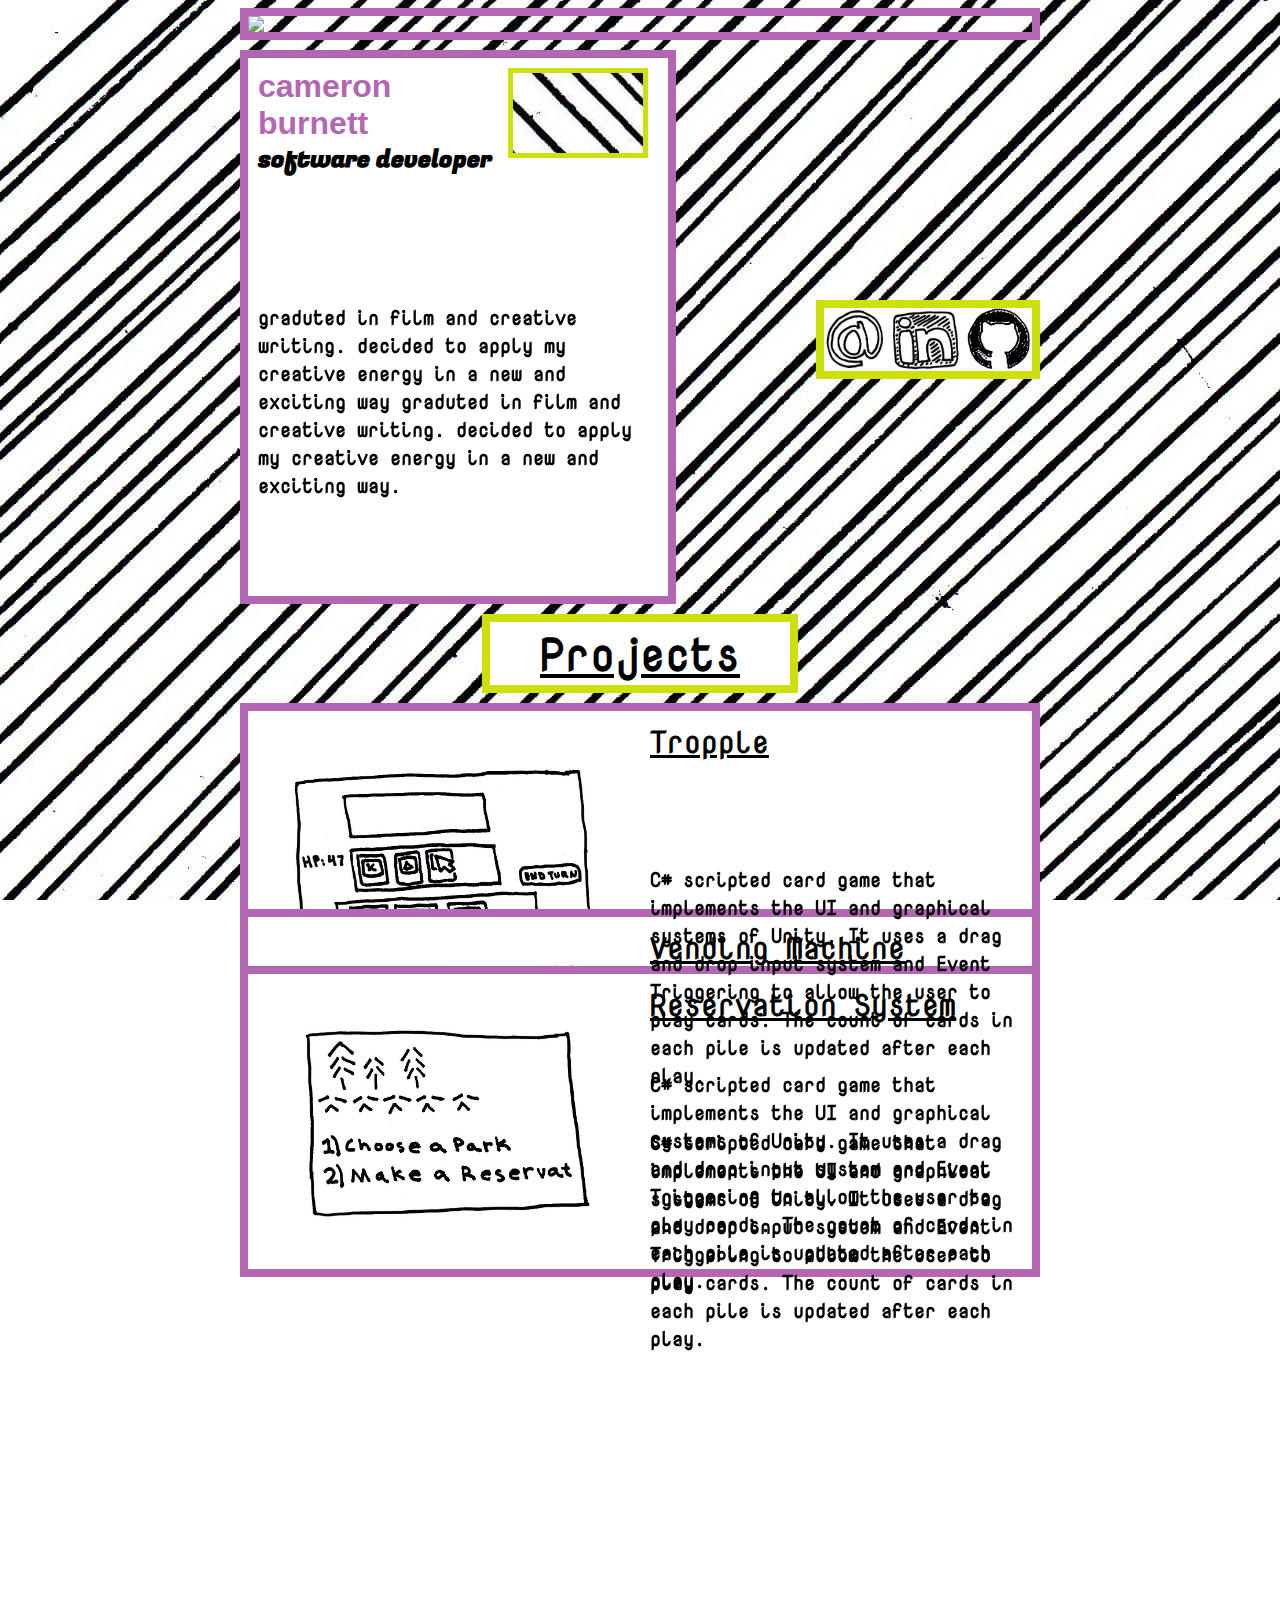
==== index.html @ b72f79f1 "Tropple page looking nice, colors look better, heavier p font weight" ====
<!DOCTYPE html>
<html lang="en">

<head>
    <meta charset="UTF-8">
    <meta name="viewport" content="width=device-width, initial-scale=1.0">
    <meta http-equiv="X-UA-Compatible" content="ie=edge">
    <link href="https://fonts.googleapis.com/css?family=Nova+Mono|Fugaz+One|PT+Sans|Limelight|Roboto|Ubuntu+Condensed" rel="stylesheet">
    <link rel="stylesheet" href="style.css">
    <title>Document</title>
</head>

<body>
    <div class="wrapper">

        <div id="head">
            <img id="steve" src="http://www.2oceansvibe.com/wp-content/uploads/2012/08/01.jpg">
        </div>
        <div class="text">
            <div class="top">
                <div id="info">
                    <a href="mailto:cambfilm@gmail.com"><img class="link" src="images\mail.jpg"/></a>
                    <a href="https://www.linkedin.com/in/cameronburnett89/"><img class="link" src="images\linkedin.jpg"/></a>
                    <a href="https://github.com/cambfilm"><img class="link" src="images\git-two.jpg"/></a>
                </div>
                <div class="intro">
                    <h1 id="name">cameron burnett</h1>
                    <div id="shape">
                    </div>
                    <h2 id="dev">software developer</h2>
                    <p id="bio">graduted in film and creative writing. decided to apply my creative energy in a new and exciting way
                        graduted in film and creative writing. decided to apply my creative energy in a new and exciting
                        way.</p>
                </div>
            </div>
            <div id="projects-head"><h2>Projects</h2></div>
            <div class="projects">
                
                <div class="project-frame">
                <div class="project tropple">
                    <a href="\tropple.html"><h2 class="project-title">Tropple</h2></a>
                    <img class="project-img" src="images\tropple-two.jpg" />
                    <p class="project-text">C# scripted card game that implements the UI and graphical systems of Unity. It uses a drag and drop
                        input system and Event Triggering to allow the user to play cards. The count of cards in each pile
                        is updated after each play.</p>
                </div>
                </div>

                <div class="project-frame">
                <div class="project vm">
                    <h2 class="project-title">Vending Machine</h2>
                    <img class="project-img" src="images\vm.jpg" />
                    <p class="project-text">C# scripted card game that implements the UI and graphical systems of Unity. It uses a drag and drop
                        input system and Event Triggering to allow the user to play cards. The count of cards in each pile
                        is updated after each play.</p>
                </div>
                </div>

                <div class="project-frame">
                <div class="project np">
                    <h2 class="project-title">Reservation System</h2>
                    <img class="project-img" src="images\parks.jpg"/>
                    <p class="project-text">C# scripted card game that implements the UI and graphical systems of Unity. It uses a drag and drop
                        input system and Event Triggering to allow the user to play cards. The count of cards in each pile
                        is updated after each play.</p>
                </div>
                </div>
            </div>


        </div>
    </div>
</body>

</html>
---- style.css ----
.wrapper {
    display: flex;
    justify-content: center;
    flex-direction: column;
    min-width: 300px;
} 

html {
    background-image: url("images/lines.jpg");
    background-attachment: fixed;
}

#steve {
    align-self: center;
    width: 784px;
    border: 8px solid #b366b3;
    z-index: -2;

}

#head {
    display: flex;
    align-self: center;
    max-width: 800px;
}

#info {
    position: sticky;
    top: 300px;
    float: right;
    height: 63px;
    width: auto;
    border: 8px solid #CBE00D;
    background: #FFF;
    
}

a {
    height: inherit;
    color: black;
}

a:hover {
    color:  coral;
}

.link {
    align-self: center;
    height: inherit;
}



div.text {
    position: relative;
    align-self: center;
    max-width: 800px;
    min-width: 800px;
}

div.intro {
    display: grid;
    grid-template-columns: 50% 50%;
    grid-template-rows: 1fr 1fr 5fr;
    align-self: left;
    margin: 10px 0;
    padding: 10px;
    width: 400px;
    background: white;
    border: 8px solid rgb(179, 102, 179);
    
}

h1#name {
    grid-area: 1 / 1 / 1 / 2;
    color: rgb(179, 102, 179);
    margin: 0;
    font-family: 'Ubuntu Condensed', sans-serif;
    align-self: center;
}

h2#dev {
    grid-area: 2 / 1 / 2 / 3;
    margin: 0;
    align-self: top;
    font-family: 'Fugaz One', cursive;
}
#shape {
    grid-area: 1 / 2 / 3 / 3;
    position: relative;
    left: 50px;
    width: 130px;
    height: 80px;
    background-image: url("images/lines-small.jpg");
    background-attachment: fixed;
    background-position: center;
    border: 5px solid #CBE00D;
}

p#bio {
    grid-area: 3 / 1 / 3 / 3;
}

#projects-head {
    margin: auto;
    width: 300px;
    font-family: 'Nova Mono', monospace;
    text-decoration: underline;
    font-size: 30px;
    background: #FFF;
    border: 8px solid #CBE00D;
}

#projects-head h2 {
    text-align: center;
    margin: 0;
}

div.projects {
    display: grid;
    grid-template-rows: 20% 5% 20% 5% 20% 5% 20% 5%;
    grid-gap: 8px;
    margin-top: 10px;
}

div.project {
    display: grid;
    grid-template-columns: 50% 50%;
    grid-template-rows: 80% 20%;
    align-content: center;
    justify-content: center;
    clear: both;
    min-width: 700px;
    background: #FFF;
    border: 8px solid rgb(179, 102, 179);

}

h2.project-title{
    grid-area: 1 / 2 / 1 / 3;
    margin: 0;
    padding: 10px 0 0 10px ;
    font-family: 'Nova Mono', monospace;
    text-decoration: underline;
    font-size: 30px;
}

.project-img {
    grid-area: 1 / 1 / 3 / 2;
    margin: auto;
    height: inherit;
    width: 300px;

}

p.project-text {
    grid-area: 2 / 2 / 2 / 2;
    align-self: center;
    justify-self: center;
    margin: 0;
    padding: 10px;

}
#icon {
    padding-left: 3px;
    padding-top: 3px;
    font-family: 'Limelight', cursive;
    color: rgb(122, 93, 122);
    align-self: flex-start;
}



p {
    font-family: 'Nova Mono', monospace;
    position: relative;
    font-size: 20px;
    font-weight: 600;
    max-width: 400px;
    align-self: center;
}



/* TROPPLE */

img#tropple-big {
        align-self: center;
        width: 600px;
        border: 8px solid rgb(179, 102, 179);

    
}

div.detail-top {
    display: grid;
    grid-template-columns: 1fr 1fr 1fr;
    grid-template-rows: 1fr 1fr;
    perspective: 2px;
}

main.detail #projects-head {
    margin: auto;
}

div.window {
    margin: 10px;
    width: 300px;
    height: 200px;
}

div#notes-1.window {
    width: 600px;
    height: 600px;
    left: 0;
    right: 0;
    top: 270px;
    position: absolute;
    margin: auto;
    background-image: url("images/notes-tropple-1.jpg");
    background-attachment: fixed;
    background-position: center bottom;
    background-repeat: repeat-y;
    border: 8px solid coral;
    z-index: -2;
}

div.detail-middle {
    display: block;
    
}

div.project-detail {
    display: grid;
    grid-template-columns: 1fr 1fr;
    grid-template-rows: 1fr 1fr 1fr;
    grid-gap: 10px;
    margin: 10px;
}

div.project-detail p{
    padding: 10px;
    font-size: 15px;
    background: #FFF;
    border: 8px solid rgb(179, 102, 179);;
}

div#notes-2.window {
    width: 330px;
    margin: auto;
    background-image: url("images/tropple-perspective.jpg");
    background-size: 100%;
    border: 8px solid #CBE00D;
    z-index: 1;
}

div#notes-3.window {
    width: 330px;
    height: 250px;
    margin: auto;
    background-image: url("images/tropple-end-turn.jpg");
    background-size: 100%;
    border: 8px solid #CBE00D;
    z-index: 1;
}

div#notes-4.window {
    width: 330px;
    height: 250px;
    margin: auto;
    background-image: url("images/tropple-code-2.jpg");
    background-size: 100%;
    border: 8px solid #CBE00D;
    z-index: 1;
}

#p1 {
    grid-area: 1 / 1 / 2 / 2;
}

#p2 {
    grid-area: 2 / 2 / 3 / 3;
}

#p3 {
    grid-area: 3 / 1 / 3 / 2;
}
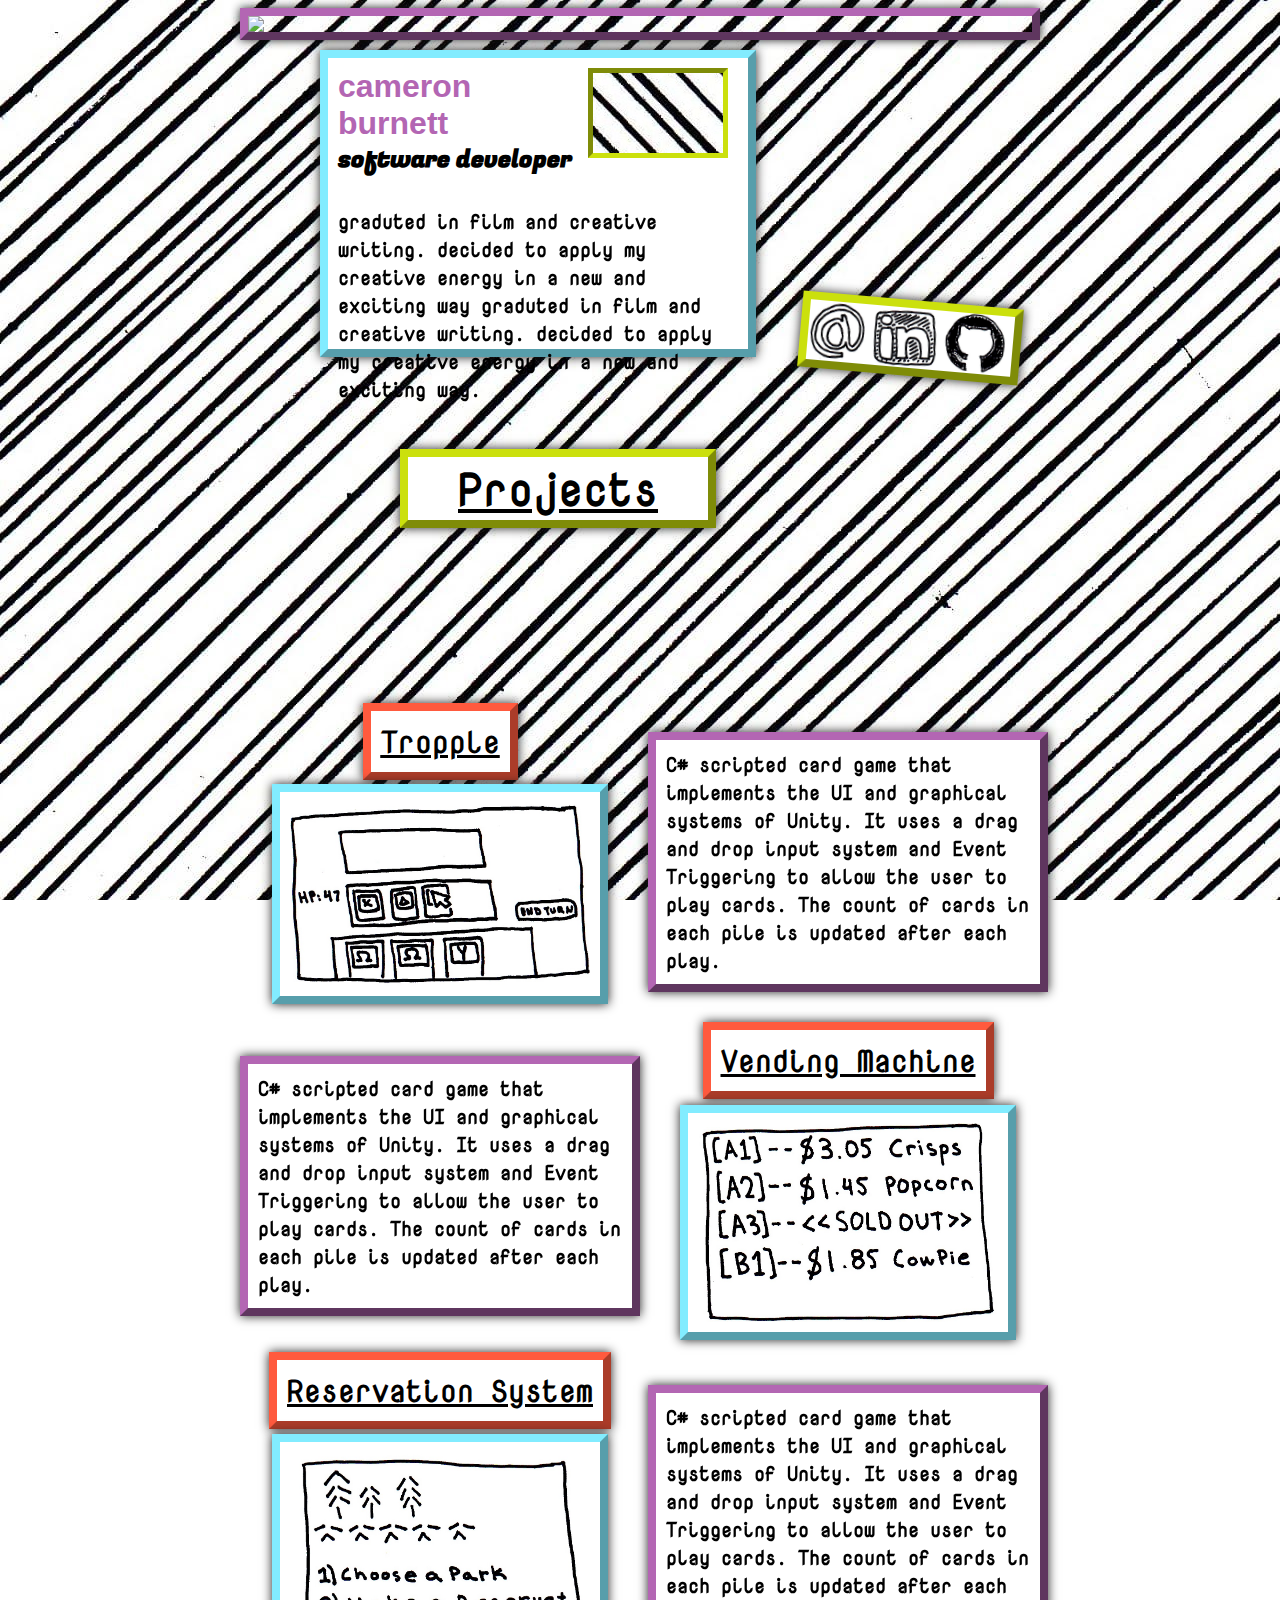
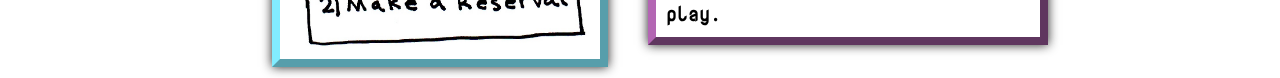
==== commit 1b689e94: "box shadow, inset/outset borders, angled info" ====
--- a/index.html
+++ b/index.html
@@ -19,9 +19,9 @@
         <div class="text">
             <div class="top">
                 <div id="info">
-                    <a href="mailto:cambfilm@gmail.com"><img class="link" src="images\mail.jpg"/></a>
-                    <a href="https://www.linkedin.com/in/cameronburnett89/"><img class="link" src="images\linkedin.jpg"/></a>
-                    <a href="https://github.com/cambfilm"><img class="link" src="images\git-two.jpg"/></a>
+                    <a id="mail" href="mailto:cambfilm@gmail.com"><img class="link" src="images\mail.jpg"/></a>
+                    <a id="linked" href="https://www.linkedin.com/in/cameronburnett89/"><img class="link" src="images\linkedin.jpg"/></a>
+                    <a id="git" href="https://github.com/cambfilm"><img class="link" src="images\git-two.jpg"/></a>
                 </div>
                 <div class="intro">
                     <h1 id="name">cameron burnett</h1>
@@ -32,14 +32,16 @@
                         graduted in film and creative writing. decided to apply my creative energy in a new and exciting
                         way.</p>
                 </div>
+                <div id="projects-head"><h2>Projects</h2></div>
+                <div id="info-bottom"></div>
             </div>
-            <div id="projects-head"><h2>Projects</h2></div>
+            
             <div class="projects">
                 
                 <div class="project-frame">
                 <div class="project tropple">
-                    <a href="\tropple.html"><h2 class="project-title">Tropple</h2></a>
-                    <img class="project-img" src="images\tropple-two.jpg" />
+                    <a class="detail-link" href="\tropple.html"><h2 class="project-title">Tropple</h2></a>
+                    <a class="img-link" href="\tropple.html"><img class="project-img" src="images\tropple-two.jpg" /></a>
                     <p class="project-text">C# scripted card game that implements the UI and graphical systems of Unity. It uses a drag and drop
                         input system and Event Triggering to allow the user to play cards. The count of cards in each pile
                         is updated after each play.</p>
--- a/style.css
+++ b/style.css
@@ -13,8 +13,9 @@
 #steve {
     align-self: center;
     width: 784px;
-    border: 8px solid #b366b3;
+    border: 8px outset #b366b3;
     z-index: -2;
+    box-shadow: 0 0 10px rgba(22, 21, 21, 0.952); 
 
 }
 
@@ -25,14 +26,21 @@
 }
 
 #info {
+    grid-area: 1 / 8 / 11 / 11;
     position: sticky;
+    margin-top: 10px;
     top: 300px;
     float: right;
-    height: 63px;
-    width: auto;
-    border: 8px solid #CBE00D;
-    background: #FFF;
-    
+    height: 60px;
+    width: 205px;
+    border: 8px outset #CBE00D;
+    background: #FFF;
+    box-shadow: 0 0 10px rgba(22, 21, 21, 0.952); 
+    transform: rotateZ(5deg);
+}
+
+#info:hover {
+    border-style: inset;
 }
 
 a {
@@ -41,7 +49,7 @@
 }
 
 a:hover {
-    color:  coral;
+    color:  #FF5A3E;
 }
 
 .link {
@@ -58,7 +66,14 @@
     min-width: 800px;
 }
 
+div.top {
+    display: grid;
+    grid-template-columns: repeat(10, 10%);
+    grid-template-rows: repeat(8, 12.5%);
+}
+
 div.intro {
+    grid-area: 1 / 2 / 5 / 4;
     display: grid;
     grid-template-columns: 50% 50%;
     grid-template-rows: 1fr 1fr 5fr;
@@ -67,7 +82,8 @@
     padding: 10px;
     width: 400px;
     background: white;
-    border: 8px solid rgb(179, 102, 179);
+    border: 8px outset #82ECFF;
+    box-shadow: 0 0 10px rgba(22, 21, 21, 0.952); 
     
 }
 
@@ -94,7 +110,7 @@
     background-image: url("images/lines-small.jpg");
     background-attachment: fixed;
     background-position: center;
-    border: 5px solid #CBE00D;
+    border: 5px inset #CBE00D;
 }
 
 p#bio {
@@ -102,13 +118,15 @@
 }
 
 #projects-head {
+    grid-area: 5 / 3 / 8 / 4;
     margin: auto;
     width: 300px;
     font-family: 'Nova Mono', monospace;
     text-decoration: underline;
     font-size: 30px;
     background: #FFF;
-    border: 8px solid #CBE00D;
+    border: 8px outset #CBE00D;
+    box-shadow: 0 0 10px rgba(22, 21, 21, 0.952); 
 }
 
 #projects-head h2 {
@@ -116,50 +134,75 @@
     margin: 0;
 }
 
-div.projects {
-    display: grid;
-    grid-template-rows: 20% 5% 20% 5% 20% 5% 20% 5%;
+div.project {
+    display: grid;
+    grid-template-columns: 50% 50%;
+    grid-template-rows: 20% 80%;
     grid-gap: 8px;
     margin-top: 10px;
 }
 
-div.project {
-    display: grid;
-    grid-template-columns: 50% 50%;
-    grid-template-rows: 80% 20%;
-    align-content: center;
-    justify-content: center;
-    clear: both;
-    min-width: 700px;
-    background: #FFF;
-    border: 8px solid rgb(179, 102, 179);
-
-}
-
-h2.project-title{
-    grid-area: 1 / 2 / 1 / 3;
-    margin: 0;
-    padding: 10px 0 0 10px ;
+.project-title{
+    grid-area: 1 / 1 / 2 / 2;
+    padding: 10px;
+    margin: auto;
     font-family: 'Nova Mono', monospace;
     text-decoration: underline;
     font-size: 30px;
+    background: #FFF;
+    border: 8px outset #FF5A3E;
+    box-shadow: 0 0 10px rgba(22, 21, 21, 0.952); 
+}
+
+.vm .project-title {
+    grid-area: 1 / 2 / 2 / 3;
+}
+
+.project-title:hover {
+    border-style: inset;
+}
+
+.detail-link {
+    grid-area: 1/ 1 / 2 / 2;
+    margin: auto;
 }
 
 .project-img {
-    grid-area: 1 / 1 / 3 / 2;
-    margin: auto;
-    height: inherit;
+    grid-area: 2 / 1 / 3 / 2;
+    margin: auto;
+    padding: 10px;
     width: 300px;
-
+    background: #FFF;
+    border: 8px outset #82ECFF;
+    box-shadow: 0 0 10px rgba(22, 21, 21, 0.952); 
+}
+
+.project-img:hover {
+    border-style: inset;
+}
+
+.img-link {
+    grid-area: 2 / 1 / 3 / 2;
+    margin: auto;
+}
+
+.vm .project-img {
+    grid-area: 2 / 2 / 3 / 2;
 }
 
 p.project-text {
-    grid-area: 2 / 2 / 2 / 2;
+    grid-area: 1 / 2 / 3 / 2;
     align-self: center;
     justify-self: center;
     margin: 0;
     padding: 10px;
-
+    background: #FFF;
+    border: 8px outset rgb(179, 102, 179);
+    box-shadow: 0 0 10px rgba(22, 21, 21, 0.952); 
+}
+
+.vm p.project-text {
+    grid-area: 1 / 1 / 3 / 2;
 }
 #icon {
     padding-left: 3px;
@@ -185,11 +228,10 @@
 /* TROPPLE */
 
 img#tropple-big {
-        align-self: center;
-        width: 600px;
-        border: 8px solid rgb(179, 102, 179);
-
-    
+    align-self: center;
+    width: 600px;
+    border: 8px inset rgb(179, 102, 179);
+    box-shadow: 0 0 10px rgba(22, 21, 21, 0.952); 
 }
 
 div.detail-top {
@@ -199,50 +241,53 @@
     perspective: 2px;
 }
 
+
 main.detail #projects-head {
-    margin: auto;
+    grid-area: 2 / 2 / 3 / 3;
+    border-color: #FF5A3E;
+    border-style: outset;
+    box-shadow: 0 0 10px rgba(22, 21, 21, 0.952);
+
 }
 
 div.window {
-    margin: 10px;
     width: 300px;
     height: 200px;
+    border-style: outset;
 }
 
 div#notes-1.window {
-    width: 600px;
-    height: 600px;
-    left: 0;
-    right: 0;
-    top: 270px;
+    width: 900px;
+    height: 1100px;
+    top: 20%;
+    left: 50%; 
+    margin-left: -460px;
     position: absolute;
-    margin: auto;
-    background-image: url("images/notes-tropple-1.jpg");
+    background-image: url("images/tropple-notes-big.jpg");
     background-attachment: fixed;
-    background-position: center bottom;
-    background-repeat: repeat-y;
-    border: 8px solid coral;
+    background-position: center;
+    background-repeat: no-repeat;
+    border: 10px  #82ECFF;
     z-index: -2;
-}
-
-div.detail-middle {
-    display: block;
-    
-}
+    border-style: ridge;
+    box-shadow: inset 0 0 10px rgba(22, 21, 21, 0.952);
+}
+
 
 div.project-detail {
     display: grid;
     grid-template-columns: 1fr 1fr;
     grid-template-rows: 1fr 1fr 1fr;
     grid-gap: 10px;
-    margin: 10px;
+    margin: 10px;   
 }
 
 div.project-detail p{
     padding: 10px;
     font-size: 15px;
     background: #FFF;
-    border: 8px solid rgb(179, 102, 179);;
+    border: 8px outset rgb(179, 102, 179);
+    box-shadow: 0 0 10px rgba(22, 21, 21, 0.952);
 }
 
 div#notes-2.window {
@@ -250,8 +295,9 @@
     margin: auto;
     background-image: url("images/tropple-perspective.jpg");
     background-size: 100%;
-    border: 8px solid #CBE00D;
+    border: 8px outset #CBE00D;
     z-index: 1;
+    box-shadow: 0 0 10px rgba(22, 21, 21, 0.952);
 }
 
 div#notes-3.window {
@@ -260,8 +306,9 @@
     margin: auto;
     background-image: url("images/tropple-end-turn.jpg");
     background-size: 100%;
-    border: 8px solid #CBE00D;
+    border: 8px outset #CBE00D;
     z-index: 1;
+    box-shadow: 0 0 10px rgba(22, 21, 21, 0.952);
 }
 
 div#notes-4.window {
@@ -270,8 +317,9 @@
     margin: auto;
     background-image: url("images/tropple-code-2.jpg");
     background-size: 100%;
-    border: 8px solid #CBE00D;
+    border: 8px outset #CBE00D;
     z-index: 1;
+    box-shadow: 0 0 10px rgba(22, 21, 21, 0.952);
 }
 
 #p1 {
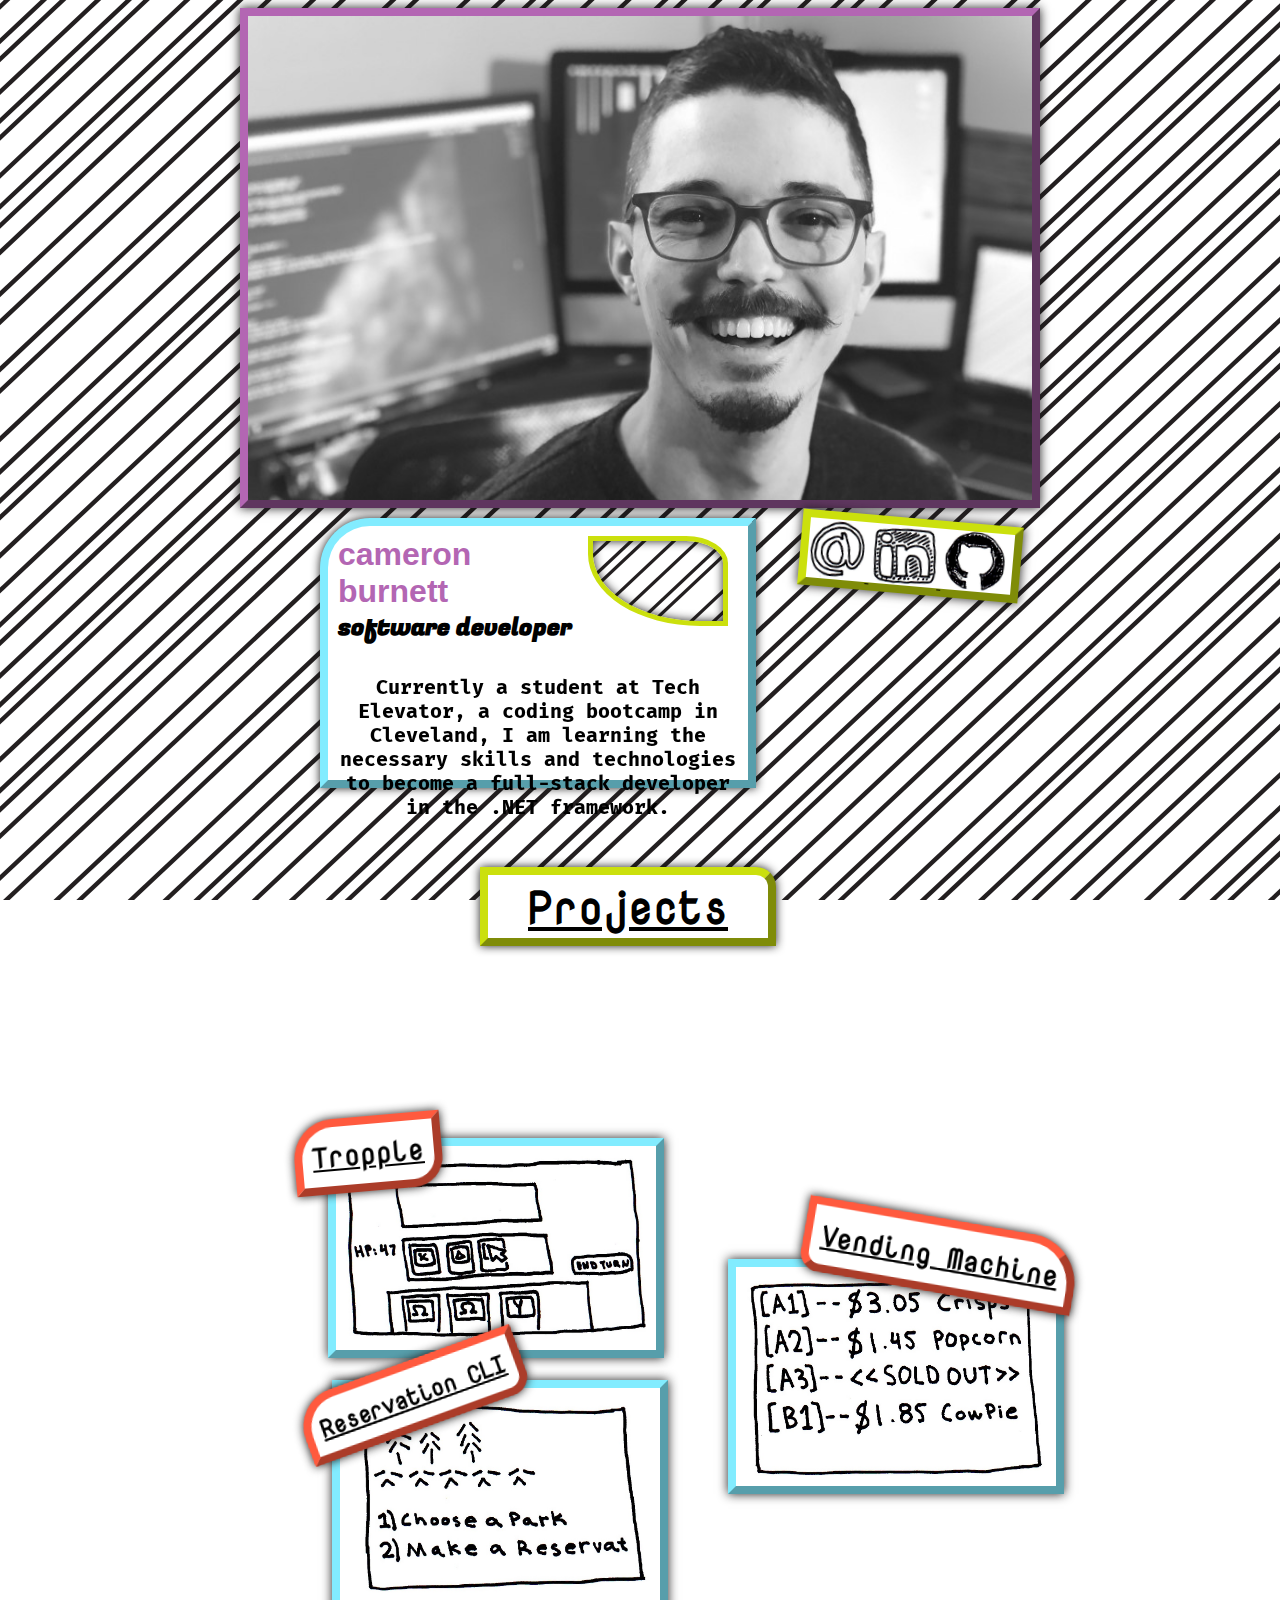
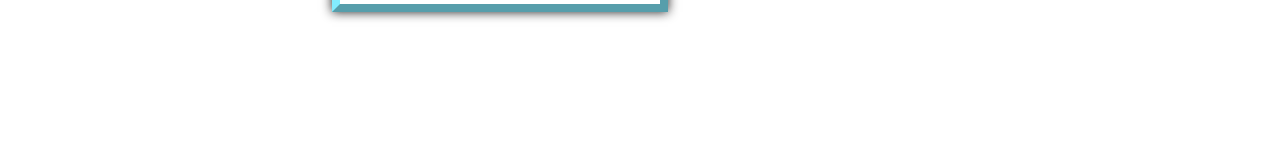
==== commit 948b0624: "Background image now svg, added headshot, border radius crazy, detail pages for vending machine and " ====
--- a/index.html
+++ b/index.html
@@ -5,7 +5,7 @@
     <meta charset="UTF-8">
     <meta name="viewport" content="width=device-width, initial-scale=1.0">
     <meta http-equiv="X-UA-Compatible" content="ie=edge">
-    <link href="https://fonts.googleapis.com/css?family=Nova+Mono|Fugaz+One|PT+Sans|Limelight|Roboto|Ubuntu+Condensed" rel="stylesheet">
+    <link href="https://fonts.googleapis.com/css?family=Nova+Mono|Fugaz+One|Fira+Mono|PT+Sans|Limelight|Ubuntu+Condensed" rel="stylesheet">
     <link rel="stylesheet" href="style.css">
     <title>Document</title>
 </head>
@@ -14,59 +14,62 @@
     <div class="wrapper">
 
         <div id="head">
-            <img id="steve" src="http://www.2oceansvibe.com/wp-content/uploads/2012/08/01.jpg">
+            <img id="steve" src="images\headshot-cropped.jpg">
         </div>
         <div class="text">
             <div class="top">
                 <div id="info">
-                    <a id="mail" href="mailto:cambfilm@gmail.com"><img class="link" src="images\mail.jpg"/></a>
-                    <a id="linked" href="https://www.linkedin.com/in/cameronburnett89/"><img class="link" src="images\linkedin.jpg"/></a>
-                    <a id="git" href="https://github.com/cambfilm"><img class="link" src="images\git-two.jpg"/></a>
+                    <a id="mail" href="mailto:cambfilm@gmail.com">
+                        <img class="link" src="images\mail.jpg" />
+                    </a>
+                    <a id="linked" href="https://www.linkedin.com/in/cameronburnett89/">
+                        <img class="link" src="images\linkedin.jpg" />
+                    </a>
+                    <a id="git" href="https://github.com/cambfilm">
+                        <img class="link" src="images\git-two.jpg" />
+                    </a>
                 </div>
+
                 <div class="intro">
                     <h1 id="name">cameron burnett</h1>
                     <div id="shape">
                     </div>
                     <h2 id="dev">software developer</h2>
-                    <p id="bio">graduted in film and creative writing. decided to apply my creative energy in a new and exciting way
-                        graduted in film and creative writing. decided to apply my creative energy in a new and exciting
-                        way.</p>
+                    <p id="bio">Currently a student at Tech Elevator, a coding bootcamp in Cleveland, I am learning the necessary skills
+                        and technologies to become a full-stack developer in the .NET framework.
+                    </p>
                 </div>
-                <div id="projects-head"><h2>Projects</h2></div>
+                <div id="projects-head">
+                    <h2>Projects</h2>
+                </div>
                 <div id="info-bottom"></div>
             </div>
-            
+
             <div class="projects">
-                
-                <div class="project-frame">
-                <div class="project tropple">
-                    <a class="detail-link" href="\tropple.html"><h2 class="project-title">Tropple</h2></a>
-                    <a class="img-link" href="\tropple.html"><img class="project-img" src="images\tropple-two.jpg" /></a>
-                    <p class="project-text">C# scripted card game that implements the UI and graphical systems of Unity. It uses a drag and drop
-                        input system and Event Triggering to allow the user to play cards. The count of cards in each pile
-                        is updated after each play.</p>
+                <div class="tropple title-wrapper">
+                    <a class="tropple detail-link" href="\tropple.html">
+                        <h2 class="tropple project-title">Tropple</h2>
+                    </a>
                 </div>
+                <a class="tropple img-link" href="\tropple.html">
+                    <img class="tropple project-img" src="images\tropple-two.jpg" />
+                </a>
+
+                <div class="vm title-wrapper">
+                    <a class="vm detail-link" href="\vm.html">
+                        <h2 class="vm project-title">Vending Machine</h2>
+                    </a>
                 </div>
 
-                <div class="project-frame">
-                <div class="project vm">
-                    <h2 class="project-title">Vending Machine</h2>
-                    <img class="project-img" src="images\vm.jpg" />
-                    <p class="project-text">C# scripted card game that implements the UI and graphical systems of Unity. It uses a drag and drop
-                        input system and Event Triggering to allow the user to play cards. The count of cards in each pile
-                        is updated after each play.</p>
+                <img class="vm project-img" src="images\vm.jpg" />
+
+                <div class="np title-wrapper">
+                    <a class="np detail-link" href="\np.html">
+                        <h2 class="np project-title">Reservation CLI</h2>
+                    </a>
                 </div>
-                </div>
+                <img class="np project-img" src="images\parks.jpg" />
 
-                <div class="project-frame">
-                <div class="project np">
-                    <h2 class="project-title">Reservation System</h2>
-                    <img class="project-img" src="images\parks.jpg"/>
-                    <p class="project-text">C# scripted card game that implements the UI and graphical systems of Unity. It uses a drag and drop
-                        input system and Event Triggering to allow the user to play cards. The count of cards in each pile
-                        is updated after each play.</p>
-                </div>
-                </div>
             </div>
 
 
--- a/style.css
+++ b/style.css
@@ -6,8 +6,10 @@
 } 
 
 html {
-    background-image: url("images/lines.jpg");
+    background-image: url("images/lines-vector-3.svg");
     background-attachment: fixed;
+    background-repeat: no-repeat;
+    background-size: cover;
 }
 
 #steve {
@@ -24,6 +26,7 @@
     align-self: center;
     max-width: 800px;
 }
+
 
 #info {
     grid-area: 1 / 8 / 11 / 11;
@@ -48,9 +51,7 @@
     color: black;
 }
 
-a:hover {
-    color:  #FF5A3E;
-}
+
 
 .link {
     align-self: center;
@@ -76,13 +77,14 @@
     grid-area: 1 / 2 / 5 / 4;
     display: grid;
     grid-template-columns: 50% 50%;
-    grid-template-rows: 1fr 1fr 5fr;
+    grid-template-rows: 1fr 1fr 4fr;
     align-self: left;
     margin: 10px 0;
     padding: 10px;
     width: 400px;
     background: white;
     border: 8px outset #82ECFF;
+    border-top-left-radius: 50px;
     box-shadow: 0 0 10px rgba(22, 21, 21, 0.952); 
     
 }
@@ -90,7 +92,7 @@
 h1#name {
     grid-area: 1 / 1 / 1 / 2;
     color: rgb(179, 102, 179);
-    margin: 0;
+    margin: auto;
     font-family: 'Ubuntu Condensed', sans-serif;
     align-self: center;
 }
@@ -107,26 +109,30 @@
     left: 50px;
     width: 130px;
     height: 80px;
-    background-image: url("images/lines-small.jpg");
+    background-image: url("images/lines-vector-3.svg");
     background-attachment: fixed;
-    background-position: center;
-    border: 5px inset #CBE00D;
+    border: 5px solid #CBE00D;
+    border-top-right-radius: 30%;
+    border-bottom-left-radius: 80%;
+    box-shadow: inset 0 0 10px rgba(22, 21, 21, 0.952); 
 }
 
 p#bio {
     grid-area: 3 / 1 / 3 / 3;
+    text-align: center;
 }
 
 #projects-head {
-    grid-area: 5 / 3 / 8 / 4;
-    margin: auto;
-    width: 300px;
+    grid-area: 5 / 4 / 8 / 4;
+    margin: auto;
+    width: 280px;
     font-family: 'Nova Mono', monospace;
     text-decoration: underline;
     font-size: 30px;
     background: #FFF;
     border: 8px outset #CBE00D;
     box-shadow: 0 0 10px rgba(22, 21, 21, 0.952); 
+    border-top-right-radius: 20px;
 }
 
 #projects-head h2 {
@@ -134,16 +140,15 @@
     margin: 0;
 }
 
-div.project {
+div.projects {
     display: grid;
-    grid-template-columns: 50% 50%;
-    grid-template-rows: 20% 80%;
+    grid-template-columns: repeat(10, 10%);
+    grid-template-rows: repeat(20, 5%);
     grid-gap: 8px;
     margin-top: 10px;
 }
 
-.project-title{
-    grid-area: 1 / 1 / 2 / 2;
+.project-title {
     padding: 10px;
     margin: auto;
     font-family: 'Nova Mono', monospace;
@@ -152,23 +157,28 @@
     background: #FFF;
     border: 8px outset #FF5A3E;
     box-shadow: 0 0 10px rgba(22, 21, 21, 0.952); 
-}
-
-.vm .project-title {
-    grid-area: 1 / 2 / 2 / 3;
-}
+    z-index: 2;
+}
+
+.tropple.detail-link {
+    grid-area: 1 / 1 / 3 / 4;
+    margin: auto;
+    z-index: 2;
+}
+
+a .project-title:hover {
+    color:  #FF5A3E;
+    border-style: inset;
+}
+
 
 .project-title:hover {
     border-style: inset;
 }
 
-.detail-link {
-    grid-area: 1/ 1 / 2 / 2;
-    margin: auto;
-}
+
 
 .project-img {
-    grid-area: 2 / 1 / 3 / 2;
     margin: auto;
     padding: 10px;
     width: 300px;
@@ -181,14 +191,77 @@
     border-style: inset;
 }
 
-.img-link {
-    grid-area: 2 / 1 / 3 / 2;
-    margin: auto;
-}
-
-.vm .project-img {
-    grid-area: 2 / 2 / 3 / 2;
-}
+.img-link.tropple {
+    grid-area: 2 / 2 / 7 / 6;
+    
+}
+
+tropple.detail-link {
+    transform: rotateZ(-5deg);
+}
+
+.tropple.title-wrapper {
+    grid-area: 1 / 1 / 4 / 4;
+    margin: auto;
+    transform: rotateZ(-5deg);
+    border-bottom-right-radius: 10%;
+}
+
+.tropple.project-title {
+    font-size: 28px;
+    transform: rotateZ(-5px);
+    border-bottom-right-radius: 30px;
+    border-top-left-radius: 40px;
+}
+
+.tropple.project-img {
+    grid-area: 2 / 2 / 7 / 6;
+}
+
+
+.vm.title-wrapper {
+    grid-area: 4 / 7 / 6 / 11;
+    margin: auto;
+    transform: rotateZ(5deg);
+    border-bottom-right-radius: 10%;
+}
+
+
+.vm.project-title {
+    grid-area: 4 / 7 / 6 / 11;
+    font-size: 28px;
+    transform: rotateZ(5deg);
+    border-style: outset;
+    border-bottom-left-radius: 20px;
+    border-top-right-radius: 50px;
+}
+
+.vm.project-img {
+    grid-area: 5 / 6 / 9 / 11;
+}
+
+.np.title-wrapper {
+    grid-area: 7 / 1 / 10 / 5;
+    font-size: 24px;
+    margin: auto;
+    transform: rotateZ(-10deg);
+    border-bottom-right-radius: 20px;
+    border-top-left-radius: 40px;
+}
+
+.np.project-title {
+    grid-area: 7 / 1 / 10 / 5;
+    font-size: 24px;
+    transform: rotateZ(-10deg);
+    border-bottom-right-radius: 20px;
+    border-top-left-radius: 40px;
+}
+
+.np.project-img {
+    grid-area: 8 / 2 / 12 / 6;
+}
+
+
 
 p.project-text {
     grid-area: 1 / 2 / 3 / 2;
@@ -201,9 +274,6 @@
     box-shadow: 0 0 10px rgba(22, 21, 21, 0.952); 
 }
 
-.vm p.project-text {
-    grid-area: 1 / 1 / 3 / 2;
-}
 #icon {
     padding-left: 3px;
     padding-top: 3px;
@@ -215,10 +285,10 @@
 
 
 p {
-    font-family: 'Nova Mono', monospace;
+    font-family: 'Fira Mono', monospace;
     position: relative;
     font-size: 20px;
-    font-weight: 600;
+    font-weight: 700;
     max-width: 400px;
     align-self: center;
 }
@@ -227,27 +297,53 @@
 
 /* TROPPLE */
 
-img#tropple-big {
+img.big {
     align-self: center;
     width: 600px;
     border: 8px inset rgb(179, 102, 179);
     box-shadow: 0 0 10px rgba(22, 21, 21, 0.952); 
+    z-index: 2;
 }
 
 div.detail-top {
     display: grid;
-    grid-template-columns: 1fr 1fr 1fr;
+    grid-template-columns: repeat(5, 1fr);
     grid-template-rows: 1fr 1fr;
-    perspective: 2px;
-}
-
+}
+
+div#home {
+    grid-row-start: 1;
+    grid-column-start: 1;
+    position: sticky;
+    top: 200px;
+    width: 100px;
+    height: 45px;
+    right: 150px;
+    font-family: 'Nova Mono', monospace;
+    font-size: 30px;
+    font-weight: 700;
+    text-decoration: none;
+    text-align: center;
+    background-color: white;
+    border: 8px outset #CBE00D;
+    transform: rotateZ(-5deg);
+}
+
+#home:hover {
+    border-style: inset;
+    text-decoration: underline;
+}
+
+#home a {
+    text-decoration: none;
+}
 
 main.detail #projects-head {
-    grid-area: 2 / 2 / 3 / 3;
+    grid-area: 2 / 2 / 3 / 5;
     border-color: #FF5A3E;
     border-style: outset;
     box-shadow: 0 0 10px rgba(22, 21, 21, 0.952);
-
+    z-index: -2;
 }
 
 div.window {
@@ -257,20 +353,21 @@
 }
 
 div#notes-1.window {
-    width: 900px;
+    width: 820px;
     height: 1100px;
     top: 20%;
     left: 50%; 
-    margin-left: -460px;
+    margin-left: -410px;
     position: absolute;
     background-image: url("images/tropple-notes-big.jpg");
     background-attachment: fixed;
     background-position: center;
     background-repeat: no-repeat;
-    border: 10px  #82ECFF;
     z-index: -2;
-    border-style: ridge;
+    border-style: none;
     box-shadow: inset 0 0 10px rgba(22, 21, 21, 0.952);
+    border-top-left-radius: 10px;
+    border-radius: 20px;
 }
 
 
@@ -333,3 +430,72 @@
 #p3 {
     grid-area: 3 / 1 / 3 / 2;
 }
+
+/* Vending Machine */
+
+img.vm.big {
+    height: 400px;
+    width: auto;
+}
+
+main.vm #projects-head {
+    font-size: 28px;
+    width: 400px;
+}
+
+.vm.window#notes-2 {
+    background-image: url("images/vm-screen.png");
+}
+
+.vm.window#notes-3 {
+    max-height: 200px;
+    background-image: url("images/vm-sold-out.png");
+}
+
+.vm.window#notes-4 {
+    background-image: url("images/vm-end-transaction.png");
+}
+
+.vm.window#notes-1 {
+    background-image: url("images/oop-notes-big.jpg");
+    width: 760px;
+    height: 1100px;
+    top: 20%;
+    left: 50%; 
+    margin-left: -380px;
+}
+
+/* National Parks */
+
+img.np.big {
+    height: 350px;
+    width: auto;
+}
+
+main.np #projects-head {
+    font-size: 28px;
+    width: 400px;
+}
+
+.np.window#notes-2 {
+    background-image: url("images/np-search.png");
+}
+
+.np.window#notes-3 {
+    max-height: 170px;
+    background-image: url("images/np-query.png");
+}
+
+.np.window#notes-4 {
+    background-image: url("images/np-betty-books.png");
+    height: 150px;
+}
+
+.np.window#notes-1 {
+    background-image: url("images/notes-normalization.jpg");
+    width: 750px;
+    height: 950px;
+    top: 20%;
+    left: 50%; 
+    margin-left: -375px;
+}
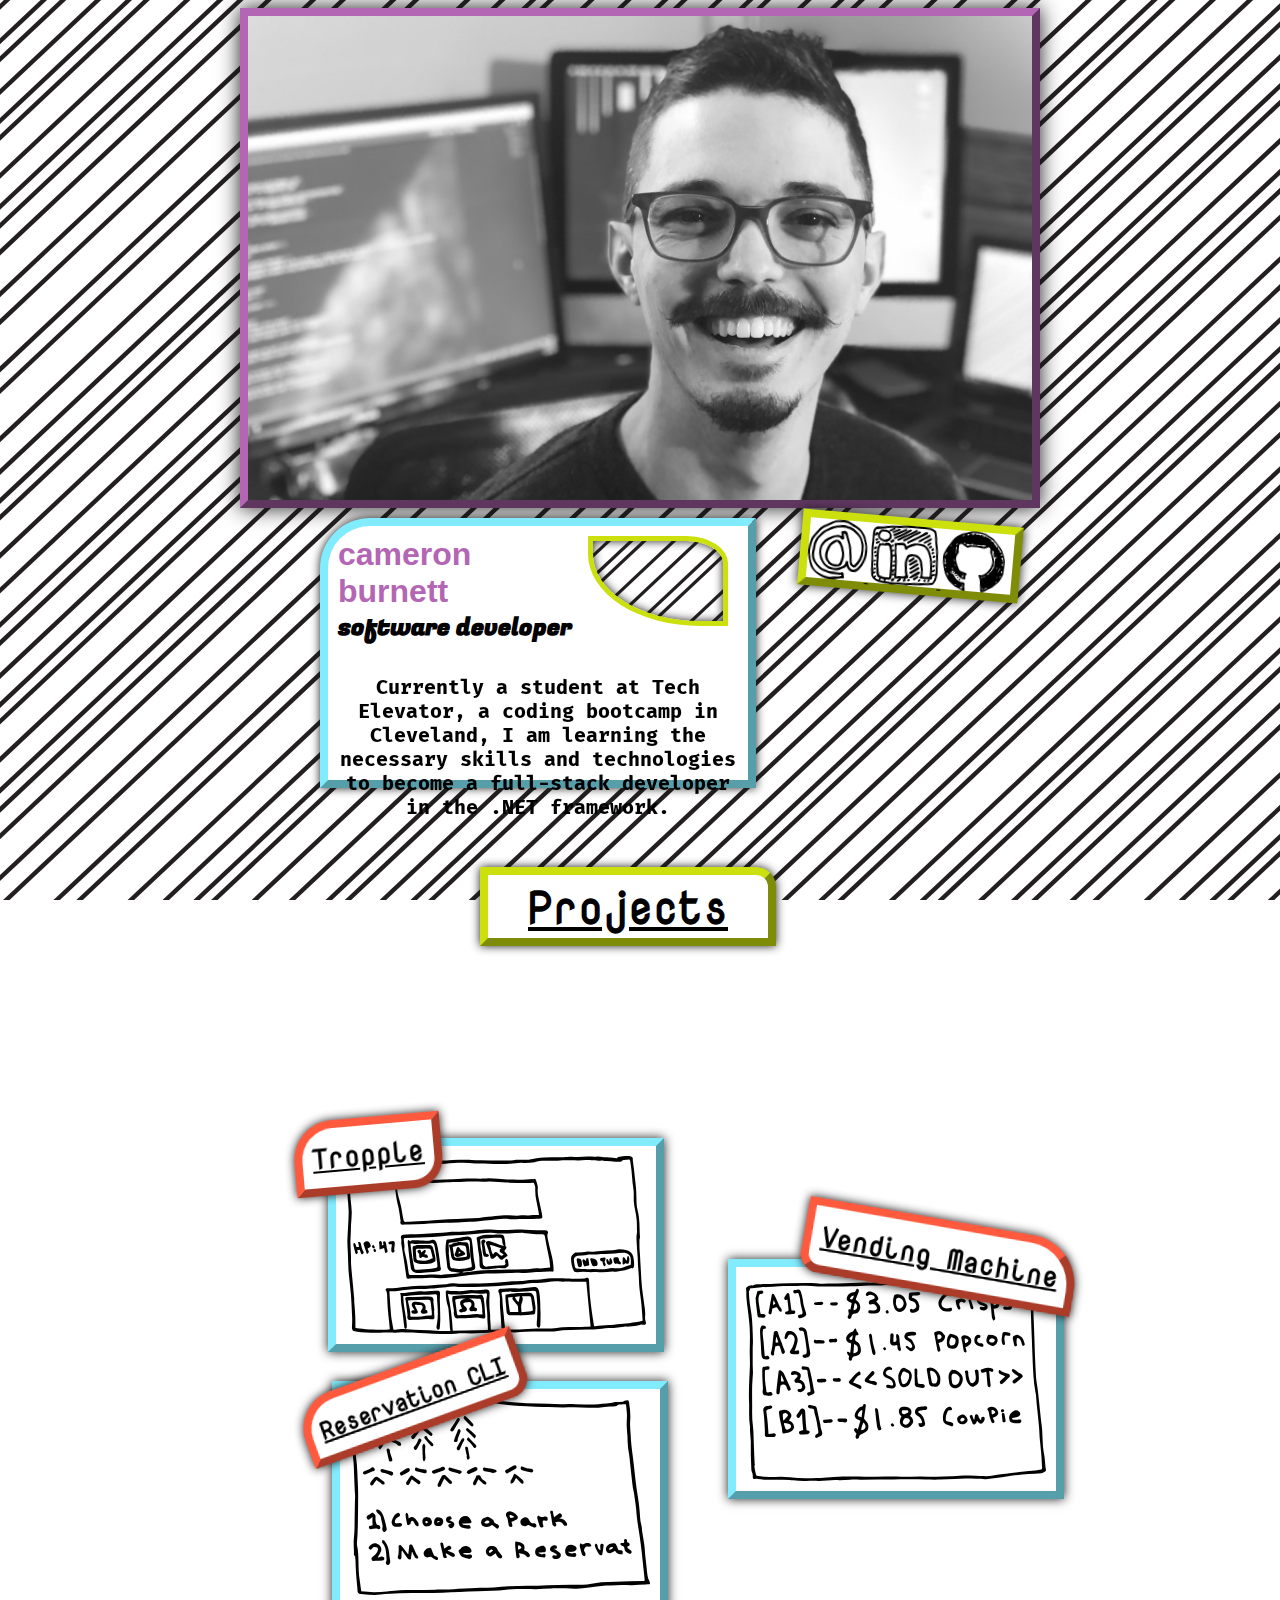
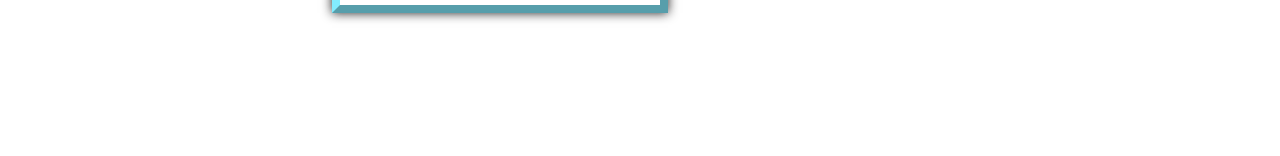
==== commit 199aeae9: "svg images added" ====
--- a/index.html
+++ b/index.html
@@ -20,13 +20,13 @@
             <div class="top">
                 <div id="info">
                     <a id="mail" href="mailto:cambfilm@gmail.com">
-                        <img class="link" src="images\mail.jpg" />
+                        <img class="link" src="images\email.svg" />
                     </a>
                     <a id="linked" href="https://www.linkedin.com/in/cameronburnett89/">
-                        <img class="link" src="images\linkedin.jpg" />
+                        <img class="link" src="images\linkedin.svg" />
                     </a>
                     <a id="git" href="https://github.com/cambfilm">
-                        <img class="link" src="images\git-two.jpg" />
+                        <img class="link" src="images\github.svg" />
                     </a>
                 </div>
 
@@ -52,7 +52,7 @@
                     </a>
                 </div>
                 <a class="tropple img-link" href="\tropple.html">
-                    <img class="tropple project-img" src="images\tropple-two.jpg" />
+                    <img class="tropple project-img" src="images\tropple.svg" />
                 </a>
 
                 <div class="vm title-wrapper">
@@ -61,14 +61,14 @@
                     </a>
                 </div>
 
-                <img class="vm project-img" src="images\vm.jpg" />
+                <img class="vm project-img" src="images\vm.svg" />
 
                 <div class="np title-wrapper">
                     <a class="np detail-link" href="\np.html">
                         <h2 class="np project-title">Reservation CLI</h2>
                     </a>
                 </div>
-                <img class="np project-img" src="images\parks.jpg" />
+                <img class="np project-img" src="images\reservation.svg" />
 
             </div>
 
--- a/style.css
+++ b/style.css
@@ -17,8 +17,7 @@
     width: 784px;
     border: 8px outset #b366b3;
     z-index: -2;
-    box-shadow: 0 0 10px rgba(22, 21, 21, 0.952); 
-
+    box-shadow: 0 0 20px rgba(22, 21, 21, 0.952); 
 }
 
 #head {
@@ -390,7 +389,7 @@
 div#notes-2.window {
     width: 330px;
     margin: auto;
-    background-image: url("images/tropple-perspective.jpg");
+    background-image: url("images/tropple-perspective-2.png");
     background-size: 100%;
     border: 8px outset #CBE00D;
     z-index: 1;
@@ -399,9 +398,9 @@
 
 div#notes-3.window {
     width: 330px;
-    height: 250px;
-    margin: auto;
-    background-image: url("images/tropple-end-turn.jpg");
+    height: 220px;
+    margin: auto;
+    background-image: url("images/tropple-dealt-damage.png");
     background-size: 100%;
     border: 8px outset #CBE00D;
     z-index: 1;
@@ -410,9 +409,9 @@
 
 div#notes-4.window {
     width: 330px;
-    height: 250px;
-    margin: auto;
-    background-image: url("images/tropple-code-2.jpg");
+    height: 180px;
+    margin: auto;
+    background-image: url("images/tropple-code-2.png");
     background-size: 100%;
     border: 8px outset #CBE00D;
     z-index: 1;
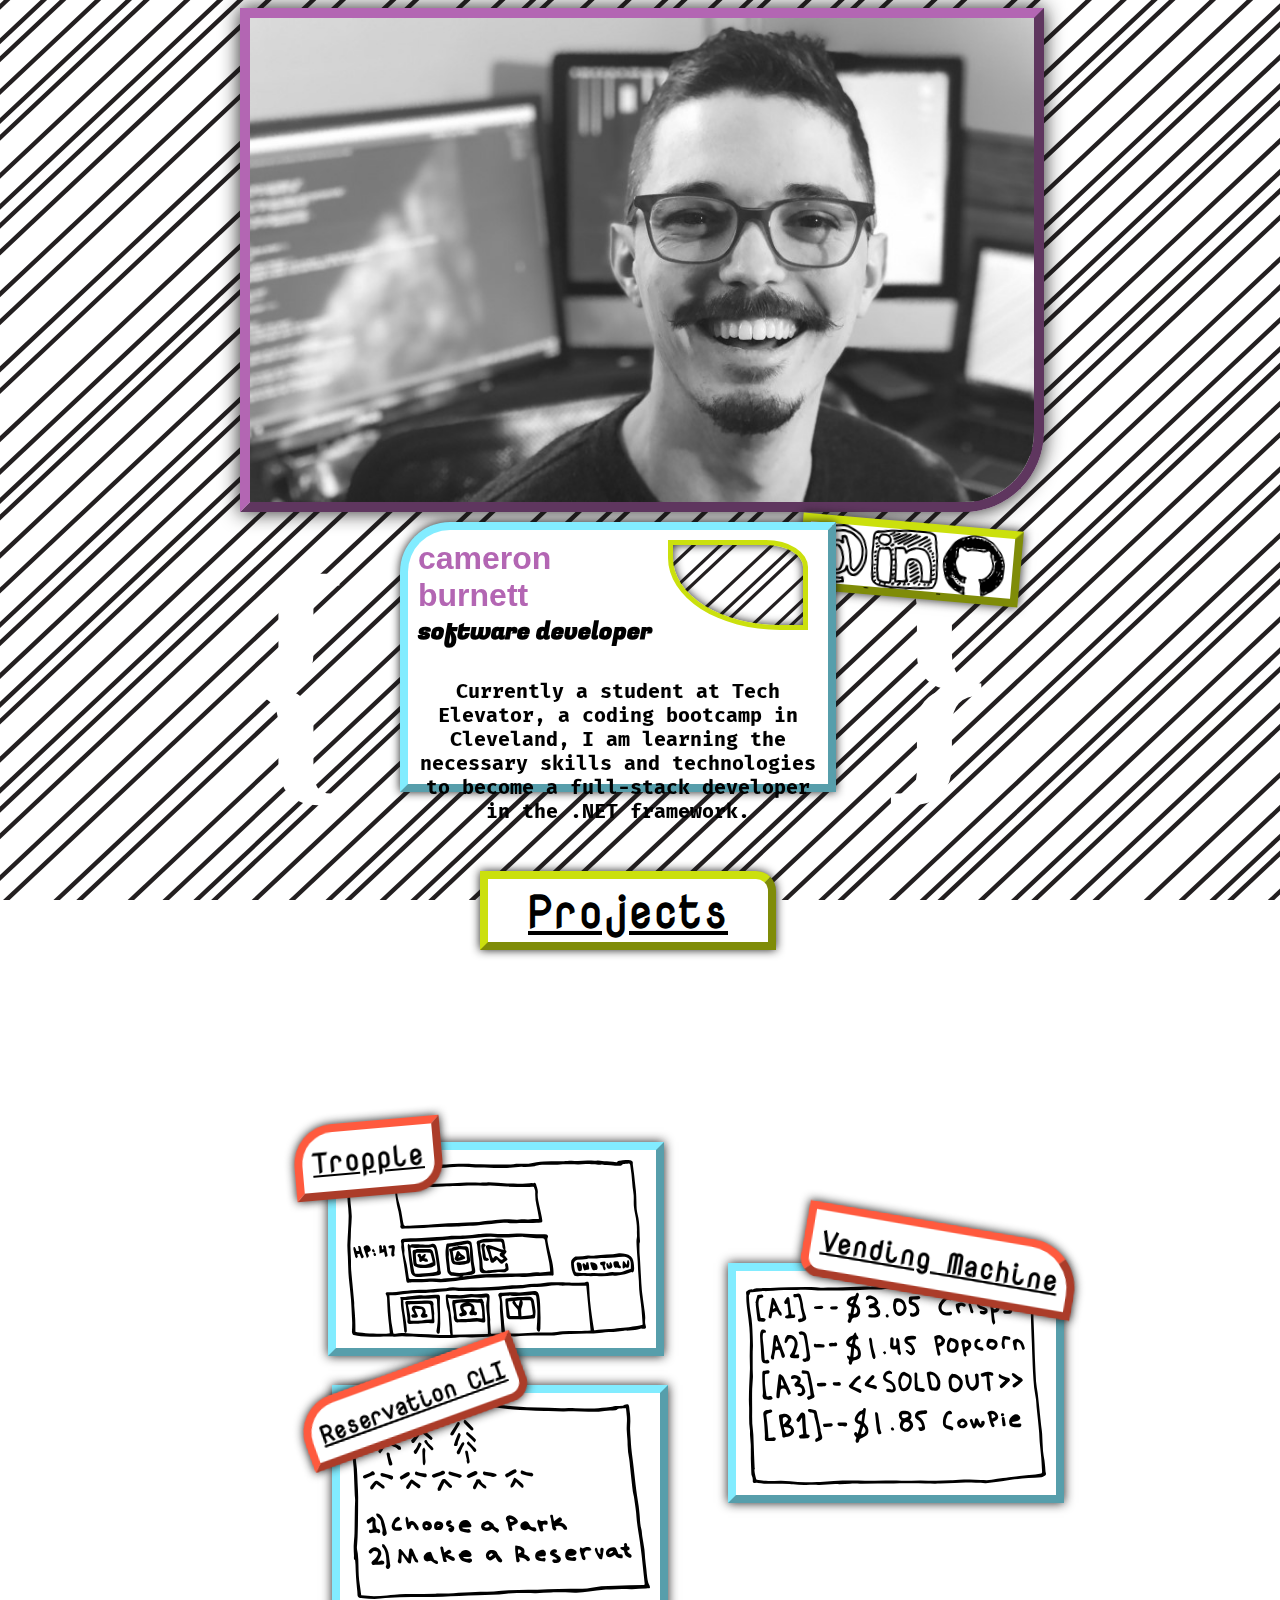
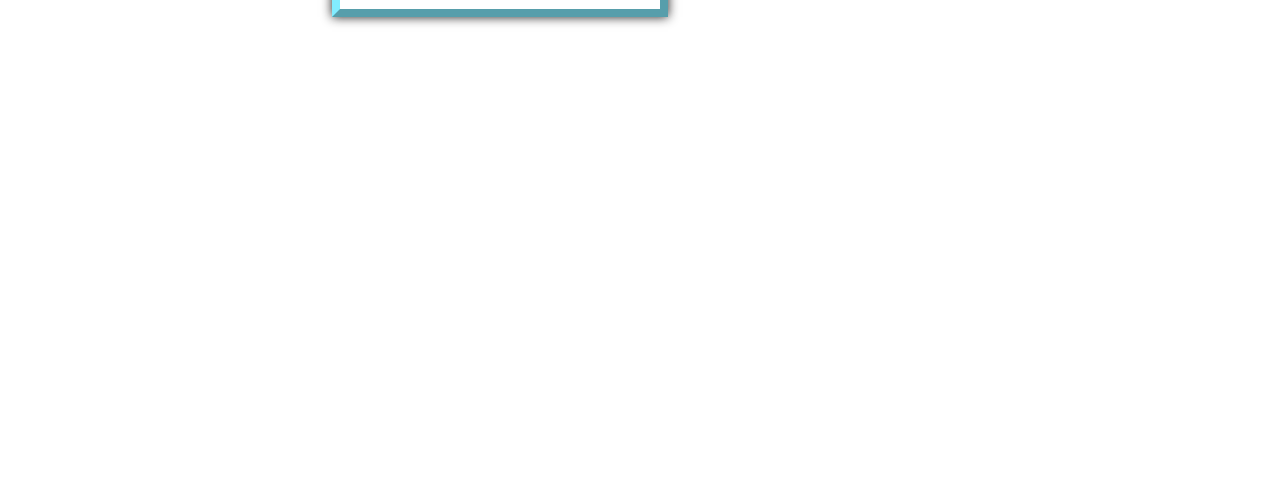
==== commit 2898e4f3: "changed home page" ====
--- a/index.html
+++ b/index.html
@@ -7,7 +7,7 @@
     <meta http-equiv="X-UA-Compatible" content="ie=edge">
     <link href="https://fonts.googleapis.com/css?family=Nova+Mono|Fugaz+One|Fira+Mono|PT+Sans|Limelight|Ubuntu+Condensed" rel="stylesheet">
     <link rel="stylesheet" href="style.css">
-    <title>Document</title>
+    <title>Cameron Burnett</title>
 </head>
 
 <body>
@@ -18,6 +18,8 @@
         </div>
         <div class="text">
             <div class="top">
+                <span class="chars open-brace">{</span>
+                <span class="chars close-brace">}</span>
                 <div id="info">
                     <a id="mail" href="mailto:cambfilm@gmail.com">
                         <img class="link" src="images\email.svg" />
@@ -72,8 +74,9 @@
 
             </div>
 
-
+            <span class="chars semi-colon">;</span>
         </div>
+        
     </div>
 </body>
 
--- a/style.css
+++ b/style.css
@@ -15,9 +15,10 @@
 #steve {
     align-self: center;
     width: 784px;
-    border: 8px outset #b366b3;
+    border: 10px outset #b366b3;
     z-index: -2;
     box-shadow: 0 0 20px rgba(22, 21, 21, 0.952); 
+    border-bottom-right-radius: 80px;
 }
 
 #head {
@@ -26,6 +27,24 @@
     max-width: 800px;
 }
 
+.chars {
+    color: white;
+    font-size: 280px;
+    font-weight: bolder;
+    z-index: -2;
+}
+
+.chars.open-brace {
+    grid-area: 1 / 1 / 11 / 2;
+}
+
+.chars.close-brace {
+    grid-area: 1 / 9 / 11 / 11;
+}
+
+.chars.semi-colon {
+    float: right;
+}
 
 #info {
     grid-area: 1 / 8 / 11 / 11;
@@ -39,6 +58,7 @@
     background: #FFF;
     box-shadow: 0 0 10px rgba(22, 21, 21, 0.952); 
     transform: rotateZ(5deg);
+    z-index: 0;
 }
 
 #info:hover {
@@ -73,7 +93,7 @@
 }
 
 div.intro {
-    grid-area: 1 / 2 / 5 / 4;
+    grid-area: 1 / 3 / 5 / 8;
     display: grid;
     grid-template-columns: 50% 50%;
     grid-template-rows: 1fr 1fr 4fr;
@@ -85,6 +105,7 @@
     border: 8px outset #82ECFF;
     border-top-left-radius: 50px;
     box-shadow: 0 0 10px rgba(22, 21, 21, 0.952); 
+    z-index: 1;
     
 }
 
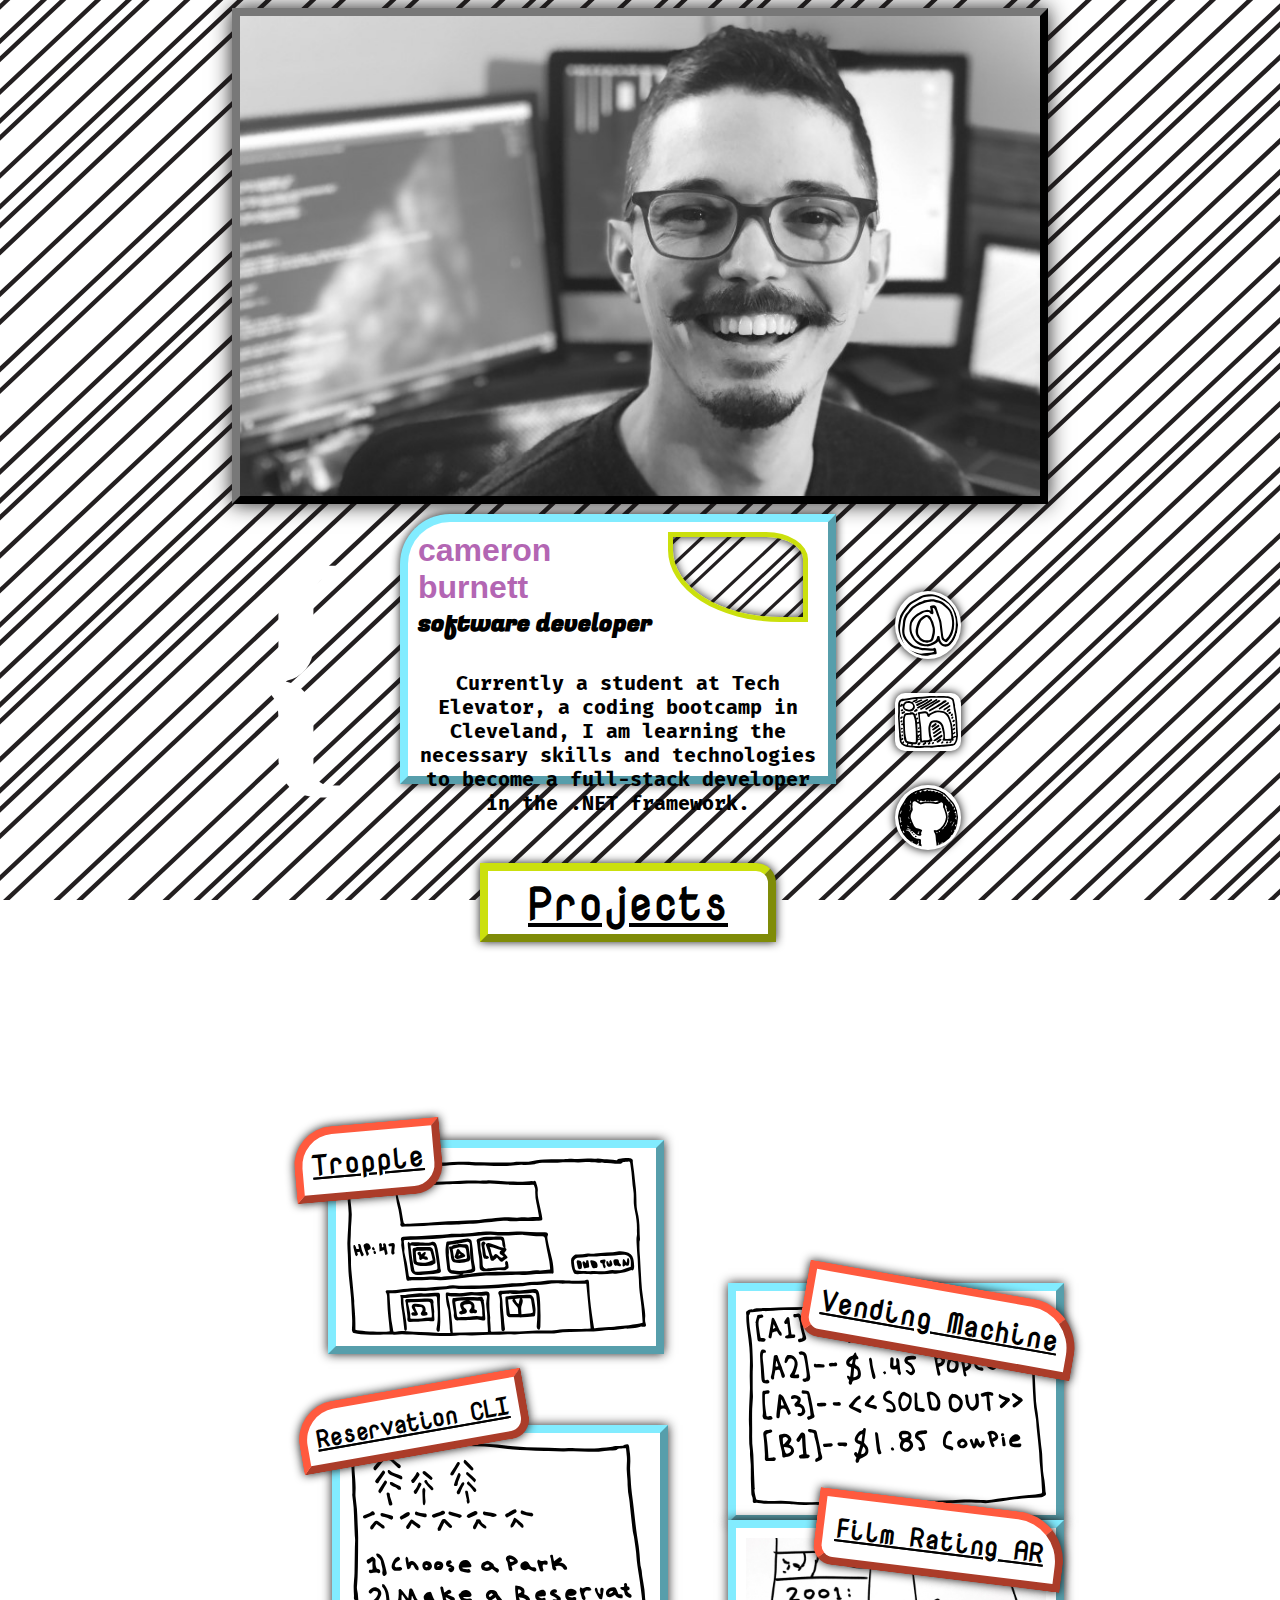
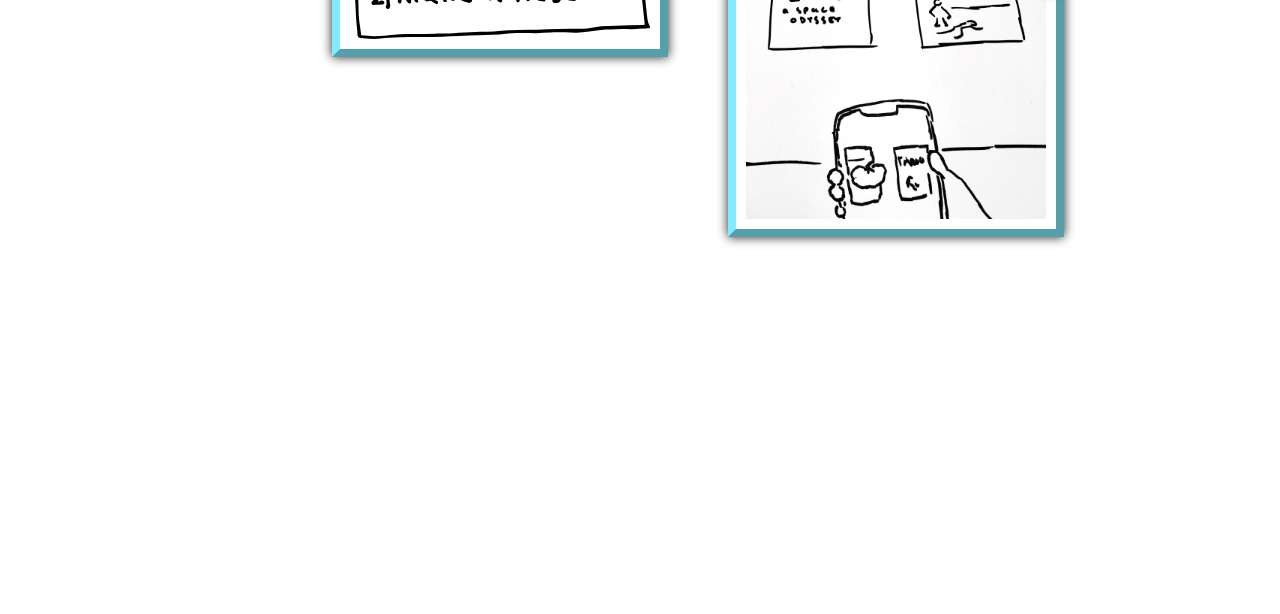
==== commit 45c635f2: "ar detail page, changed colors, added github links" ====
--- a/index.html
+++ b/index.html
@@ -14,20 +14,21 @@
     <div class="wrapper">
 
         <div id="head">
-            <img id="steve" src="images\headshot-cropped.jpg">
+            <img id="steve" src="images\headshot-cropped.jpg" />
         </div>
         <div class="text">
             <div class="top">
                 <span class="chars open-brace">{</span>
-                <span class="chars close-brace">}</span>
-                <div id="info">
-                    <a id="mail" href="mailto:cambfilm@gmail.com">
+                
+
+                <div class="media-links">
+                    <a id="mail" class="info" href="mailto:cambfilm@gmail.com">
                         <img class="link" src="images\email.svg" />
                     </a>
-                    <a id="linked" href="https://www.linkedin.com/in/cameronburnett89/">
+                    <a id="linked" class="info" href="https://www.linkedin.com/in/cameronburnett89/">
                         <img class="link" src="images\linkedin.svg" />
                     </a>
-                    <a id="git" href="https://github.com/cambfilm">
+                    <a id="git" class="info" href="https://github.com/cambfilm">
                         <img class="link" src="images\github.svg" />
                     </a>
                 </div>
@@ -72,11 +73,18 @@
                 </div>
                 <img class="np project-img" src="images\reservation.svg" />
 
+                <div class="ar title-wrapper">
+                    <a class="ar detail-link" href="\ar.html">
+                        <h2 class="ar project-title">Film Rating AR</h2>
+                    </a>
+                </div>
+                <img class="ar project-img" src="images\ar.jpg" />
+
             </div>
+            
+            <span class="chars semi-colon">}</span>
+        </div>
 
-            <span class="chars semi-colon">;</span>
-        </div>
-        
     </div>
 </body>
 
--- a/style.css
+++ b/style.css
@@ -12,19 +12,19 @@
     background-size: cover;
 }
 
-#steve {
-    align-self: center;
-    width: 784px;
-    border: 10px outset #b366b3;
-    z-index: -2;
+img#steve {
+    align-self: center;
+    width: 50rem;
+    height: 30rem;
+    z-index: 1;
+    border: 8px outset #242424;
     box-shadow: 0 0 20px rgba(22, 21, 21, 0.952); 
-    border-bottom-right-radius: 80px;
-}
+}
+
 
 #head {
     display: flex;
     align-self: center;
-    max-width: 800px;
 }
 
 .chars {
@@ -39,38 +39,41 @@
 }
 
 .chars.close-brace {
-    grid-area: 1 / 9 / 11 / 11;
+    float: right;
 }
 
 .chars.semi-colon {
-    float: right;
-}
-
-#info {
-    grid-area: 1 / 8 / 11 / 11;
-    position: sticky;
-    margin-top: 10px;
-    top: 300px;
-    float: right;
-    height: 60px;
-    width: 205px;
-    border: 8px outset #CBE00D;
-    background: #FFF;
-    box-shadow: 0 0 10px rgba(22, 21, 21, 0.952); 
-    transform: rotateZ(5deg);
-    z-index: 0;
-}
-
-#info:hover {
-    border-style: inset;
-}
+    float: right; 
+}
+
 
 a {
     height: inherit;
     color: black;
 }
 
-
+img.link {
+    width: 60px;
+    margin: 15px;
+    padding: 3px;
+    border-radius: 50%;
+    background-color: #FFF;
+    box-shadow: 0 0 10px #000;
+
+}
+
+a#linked img.link {
+    border-radius: 10px;
+}
+
+a#mail img.link {
+    border-radius: 95%;
+}
+
+div.media-links {
+    grid-area: 2 / 9 / 5 / 10;
+    width: 110px;
+}
 
 .link {
     align-self: center;
@@ -111,7 +114,7 @@
 
 h1#name {
     grid-area: 1 / 1 / 1 / 2;
-    color: rgb(179, 102, 179);
+    color: #b366b3;
     margin: auto;
     font-family: 'Ubuntu Condensed', sans-serif;
     align-self: center;
@@ -125,9 +128,9 @@
 }
 #shape {
     grid-area: 1 / 2 / 3 / 3;
+    width: 130px;
     position: relative;
     left: 50px;
-    width: 130px;
     height: 80px;
     background-image: url("images/lines-vector-3.svg");
     background-attachment: fixed;
@@ -240,7 +243,7 @@
 
 
 .vm.title-wrapper {
-    grid-area: 4 / 7 / 6 / 11;
+    grid-area: 5 / 7 / 6 / 11;
     margin: auto;
     transform: rotateZ(5deg);
     border-bottom-right-radius: 10%;
@@ -248,7 +251,7 @@
 
 
 .vm.project-title {
-    grid-area: 4 / 7 / 6 / 11;
+    grid-area: 5 / 7 / 6 / 11;
     font-size: 28px;
     transform: rotateZ(5deg);
     border-style: outset;
@@ -261,18 +264,18 @@
 }
 
 .np.title-wrapper {
-    grid-area: 7 / 1 / 10 / 5;
+    grid-area: 7 / 1 / 9 / 5;
     font-size: 24px;
     margin: auto;
-    transform: rotateZ(-10deg);
+    transform: rotateZ(-5deg);
     border-bottom-right-radius: 20px;
     border-top-left-radius: 40px;
 }
 
 .np.project-title {
-    grid-area: 7 / 1 / 10 / 5;
+    grid-area: 5 / 1 / 7 / 5;
     font-size: 24px;
-    transform: rotateZ(-10deg);
+    transform: rotateZ(-5deg);
     border-bottom-right-radius: 20px;
     border-top-left-radius: 40px;
 }
@@ -282,26 +285,22 @@
 }
 
 
-
-p.project-text {
-    grid-area: 1 / 2 / 3 / 2;
-    align-self: center;
-    justify-self: center;
-    margin: 0;
-    padding: 10px;
-    background: #FFF;
-    border: 8px outset rgb(179, 102, 179);
-    box-shadow: 0 0 10px rgba(22, 21, 21, 0.952); 
-}
-
-#icon {
-    padding-left: 3px;
-    padding-top: 3px;
-    font-family: 'Limelight', cursive;
-    color: rgb(122, 93, 122);
-    align-self: flex-start;
-}
-
+.ar.title-wrapper {
+    grid-area: 9 / 7 / 12 / 11;
+    margin: auto;
+}
+
+.ar.project-title {
+    font-size: 26px;
+    padding: 12px;
+    transform: rotateZ(7deg);
+    border-bottom-left-radius: 20px;
+    border-top-right-radius: 50px;
+}
+
+.ar.project-img {
+    grid-area: 10 / 6 / 15 / 11;
+}
 
 
 p {
@@ -313,14 +312,23 @@
     align-self: center;
 }
 
-
+#head {
+    position: relative;
+}
+
+#git.info.detail {
+    position: absolute;
+    bottom: 0;
+    right: 0;
+    z-index: 2;
+}
 
 /* TROPPLE */
 
 img.big {
     align-self: center;
     width: 600px;
-    border: 8px inset rgb(179, 102, 179);
+    border: 8px outset #242424;
     box-shadow: 0 0 10px rgba(22, 21, 21, 0.952); 
     z-index: 2;
 }
@@ -332,9 +340,8 @@
 }
 
 div#home {
-    grid-row-start: 1;
+    grid-row-start: 2;
     grid-column-start: 1;
-    position: sticky;
     top: 200px;
     width: 100px;
     height: 45px;
@@ -346,6 +353,7 @@
     text-align: center;
     background-color: white;
     border: 8px outset #CBE00D;
+    border-radius: 100%;
     transform: rotateZ(-5deg);
 }
 
@@ -367,8 +375,6 @@
 }
 
 div.window {
-    width: 300px;
-    height: 200px;
     border-style: outset;
 }
 
@@ -403,16 +409,18 @@
     padding: 10px;
     font-size: 15px;
     background: #FFF;
-    border: 8px outset rgb(179, 102, 179);
+    border: 8px outset #82ECFF;
+    border-radius: 10px;
     box-shadow: 0 0 10px rgba(22, 21, 21, 0.952);
 }
 
 div#notes-2.window {
     width: 330px;
+    height: 220px;
     margin: auto;
     background-image: url("images/tropple-perspective-2.png");
     background-size: 100%;
-    border: 8px outset #CBE00D;
+    border: 8px outset #242424;
     z-index: 1;
     box-shadow: 0 0 10px rgba(22, 21, 21, 0.952);
 }
@@ -423,7 +431,7 @@
     margin: auto;
     background-image: url("images/tropple-dealt-damage.png");
     background-size: 100%;
-    border: 8px outset #CBE00D;
+    border: 8px outset #242424;
     z-index: 1;
     box-shadow: 0 0 10px rgba(22, 21, 21, 0.952);
 }
@@ -434,7 +442,7 @@
     margin: auto;
     background-image: url("images/tropple-code-2.png");
     background-size: 100%;
-    border: 8px outset #CBE00D;
+    border: 8px outset #242424;
     z-index: 1;
     box-shadow: 0 0 10px rgba(22, 21, 21, 0.952);
 }
@@ -465,6 +473,7 @@
 
 .vm.window#notes-2 {
     background-image: url("images/vm-screen.png");
+
 }
 
 .vm.window#notes-3 {
@@ -477,7 +486,7 @@
 }
 
 .vm.window#notes-1 {
-    background-image: url("images/oop-notes-big.jpg");
+    background-image: url("images/oop-notes-big-2.jpg");
     width: 760px;
     height: 1100px;
     top: 20%;
@@ -519,3 +528,32 @@
     left: 50%; 
     margin-left: -375px;
 }
+
+
+/* Film AR */
+
+
+main.ar #projects-head {
+    font-size: 28px;
+    width: 400px;
+}
+
+.ar.window#notes-2 {
+    background-image: url("images/ar-red.jpg");
+    background-size: 100%;
+    height: 380px;
+}
+
+.ar.window#notes-3 {
+    height: 370px;
+    background-image: url("images/ar-green.jpg");
+}
+
+.ar.window#notes-1 {
+    background-image: url("images/notes-normalization.jpg");
+    width: 750px;
+    height: 950px;
+    top: 20%;
+    left: 50%; 
+    margin-left: -375px;
+}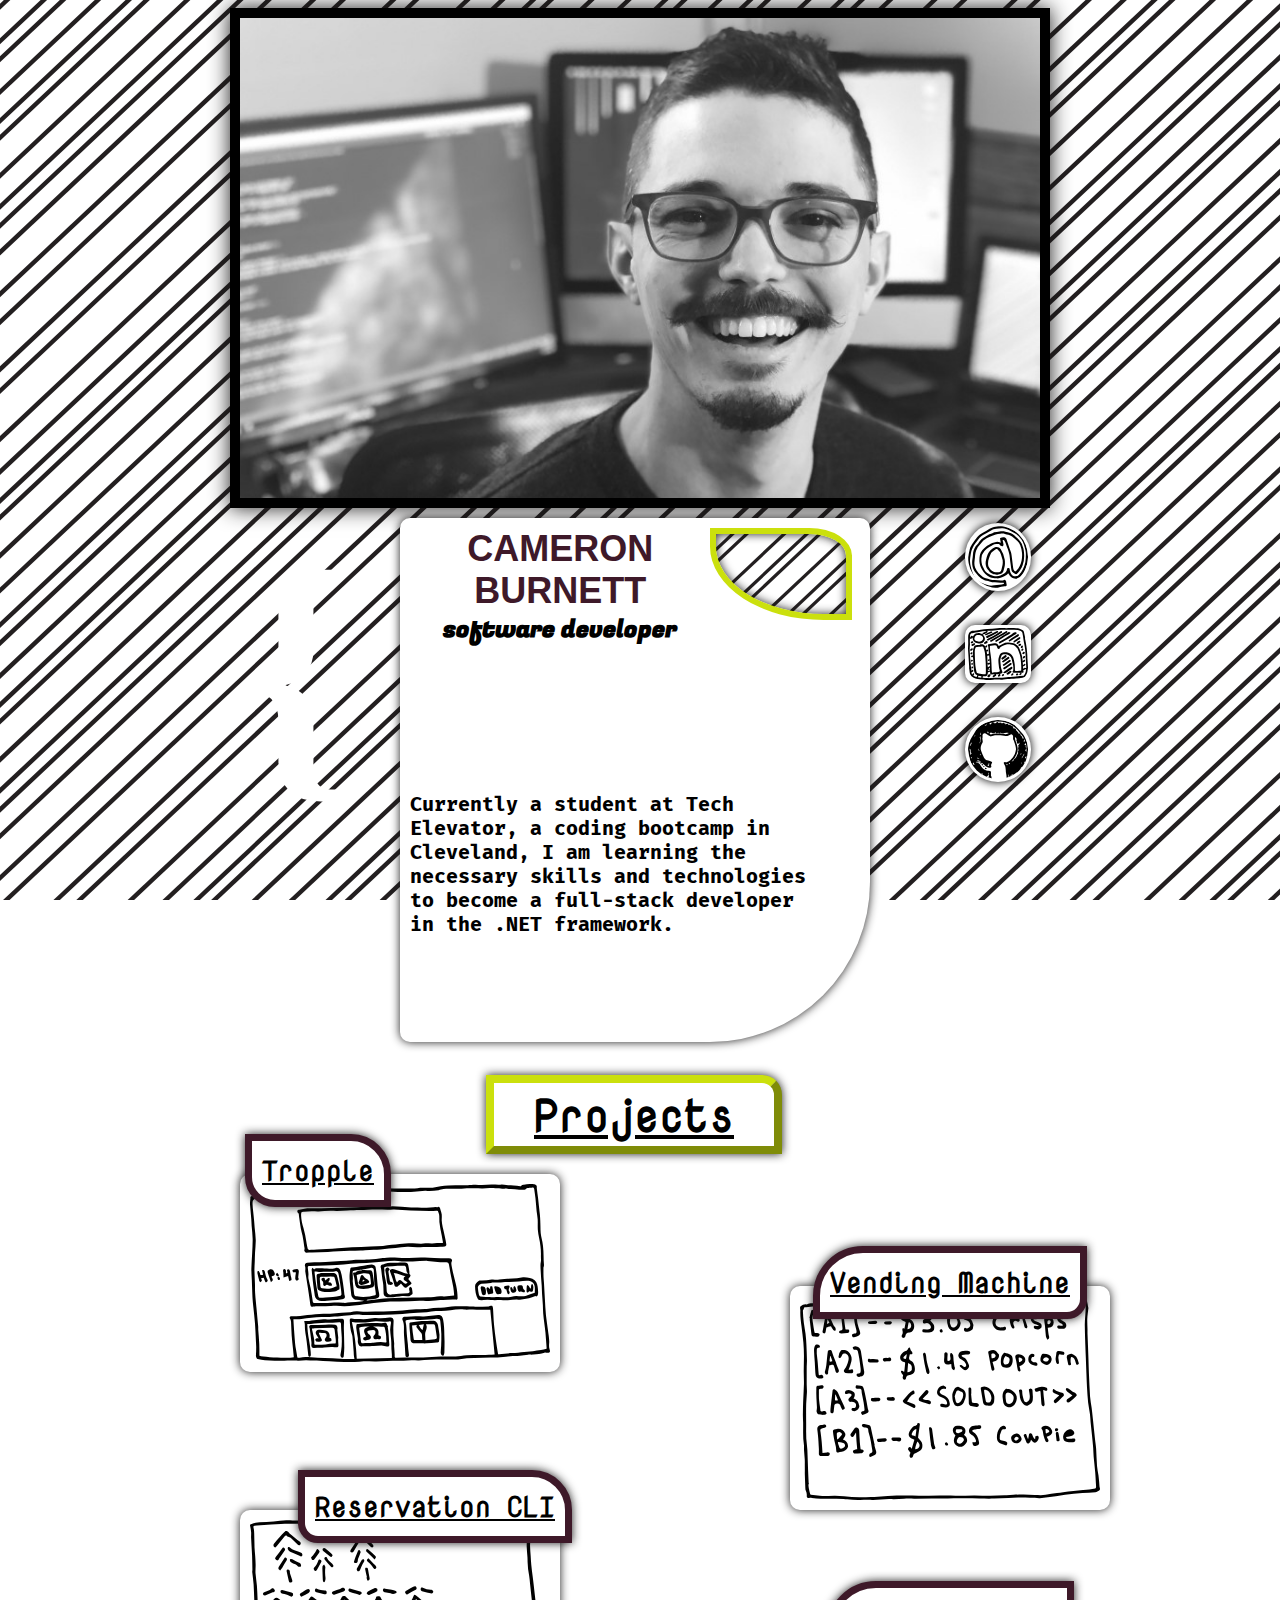
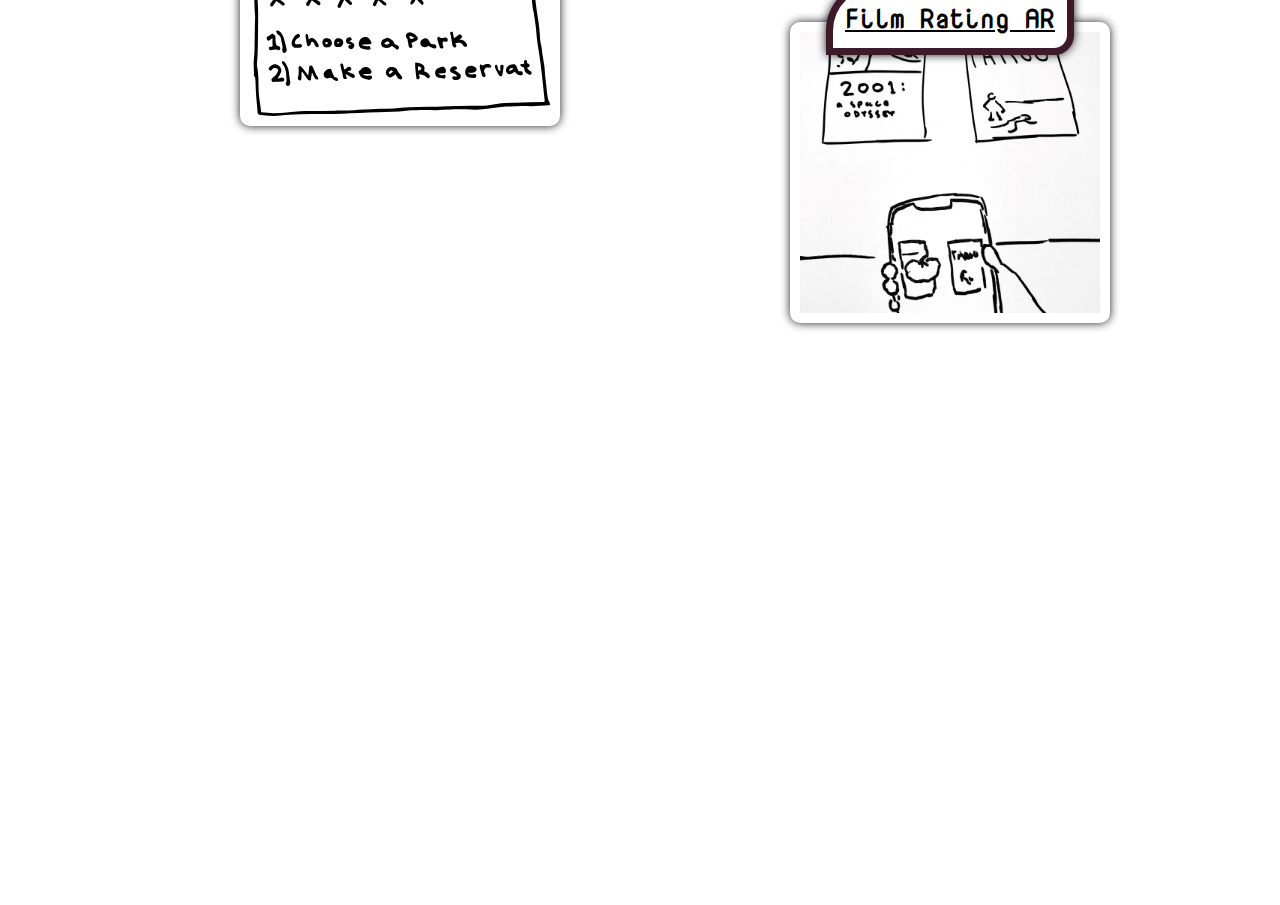
==== commit efbfbdec: "changed colors, messed with grid for too long. way too long." ====
--- a/index.html
+++ b/index.html
@@ -19,7 +19,7 @@
         <div class="text">
             <div class="top">
                 <span class="chars open-brace">{</span>
-                
+
 
                 <div class="media-links">
                     <a id="mail" class="info" href="mailto:cambfilm@gmail.com">
@@ -34,7 +34,7 @@
                 </div>
 
                 <div class="intro">
-                    <h1 id="name">cameron burnett</h1>
+                    <h1 id="name">CAMERON BURNETT</h1>
                     <div id="shape">
                     </div>
                     <h2 id="dev">software developer</h2>
@@ -42,21 +42,22 @@
                         and technologies to become a full-stack developer in the .NET framework.
                     </p>
                 </div>
-                <div id="projects-head">
-                    <h2>Projects</h2>
-                </div>
+
                 <div id="info-bottom"></div>
             </div>
 
             <div class="projects">
+                    <div id="projects-head">
+                            <h2>Projects</h2>
+                        </div>
                 <div class="tropple title-wrapper">
                     <a class="tropple detail-link" href="\tropple.html">
                         <h2 class="tropple project-title">Tropple</h2>
                     </a>
                 </div>
-                <a class="tropple img-link" href="\tropple.html">
-                    <img class="tropple project-img" src="images\tropple.svg" />
-                </a>
+
+                <img class="tropple project-img" src="images\tropple.svg" />
+
 
                 <div class="vm title-wrapper">
                     <a class="vm detail-link" href="\vm.html">
@@ -81,7 +82,7 @@
                 <img class="ar project-img" src="images\ar.jpg" />
 
             </div>
-            
+
             <span class="chars semi-colon">}</span>
         </div>
 
--- a/style.css
+++ b/style.css
@@ -17,7 +17,7 @@
     width: 50rem;
     height: 30rem;
     z-index: 1;
-    border: 8px outset #242424;
+    border: 10px solid #000;
     box-shadow: 0 0 20px rgba(22, 21, 21, 0.952); 
 }
 
@@ -71,8 +71,9 @@
 }
 
 div.media-links {
-    grid-area: 2 / 9 / 5 / 10;
-    width: 110px;
+    grid-area: 2 / 9 / 5 / 11;
+    margin-left: 30px;
+    width: 90px;
 }
 
 .link {
@@ -91,22 +92,22 @@
 
 div.top {
     display: grid;
-    grid-template-columns: repeat(10, 10%);
-    grid-template-rows: repeat(8, 12.5%);
+    grid-template-columns: repeat(10, 1fr);
+
 }
 
 div.intro {
-    grid-area: 1 / 3 / 5 / 8;
+    grid-area: 1 / 3 / 3 / 8;
     display: grid;
-    grid-template-columns: 50% 50%;
+    grid-template-columns: 2fr 1fr;
     grid-template-rows: 1fr 1fr 4fr;
     align-self: left;
     margin: 10px 0;
     padding: 10px;
-    width: 400px;
-    background: white;
-    border: 8px outset #82ECFF;
-    border-top-left-radius: 50px;
+    background-color: #FFF;
+    width: 450px;
+    border-radius: 10px;
+    border-bottom-right-radius: 160px;
     box-shadow: 0 0 10px rgba(22, 21, 21, 0.952); 
     z-index: 1;
     
@@ -114,39 +115,41 @@
 
 h1#name {
     grid-area: 1 / 1 / 1 / 2;
-    color: #b366b3;
+    color: #3E1929;
+    font-size: 36px;
+    text-align: center;
     margin: auto;
     font-family: 'Ubuntu Condensed', sans-serif;
     align-self: center;
 }
 
 h2#dev {
-    grid-area: 2 / 1 / 2 / 3;
+    grid-area: 2 / 1 / 2 / 2;
     margin: 0;
     align-self: top;
+    text-align: center;
     font-family: 'Fugaz One', cursive;
 }
 #shape {
     grid-area: 1 / 2 / 3 / 3;
     width: 130px;
     position: relative;
-    left: 50px;
     height: 80px;
     background-image: url("images/lines-vector-3.svg");
+    background-color: #FFF;
     background-attachment: fixed;
-    border: 5px solid #CBE00D;
+    border: 6px solid #CBE00D;
     border-top-right-radius: 30%;
     border-bottom-left-radius: 80%;
     box-shadow: inset 0 0 10px rgba(22, 21, 21, 0.952); 
 }
 
 p#bio {
-    grid-area: 3 / 1 / 3 / 3;
-    text-align: center;
+    grid-area: 3 / 1 / 3 / 4;
 }
 
 #projects-head {
-    grid-area: 5 / 4 / 8 / 4;
+    grid-area: 1 / 4 / 2 / 6;
     margin: auto;
     width: 280px;
     font-family: 'Nova Mono', monospace;
@@ -165,8 +168,8 @@
 
 div.projects {
     display: grid;
-    grid-template-columns: repeat(10, 10%);
-    grid-template-rows: repeat(20, 5%);
+    grid-template-columns: repeat(10, 1fr);
+    grid-template-rows: repeat(10, 1fr);
     grid-gap: 8px;
     margin-top: 10px;
 }
@@ -178,7 +181,7 @@
     text-decoration: underline;
     font-size: 30px;
     background: #FFF;
-    border: 8px outset #FF5A3E;
+    border: 7px solid #3E1929;
     box-shadow: 0 0 10px rgba(22, 21, 21, 0.952); 
     z-index: 2;
 }
@@ -189,117 +192,90 @@
     z-index: 2;
 }
 
-a .project-title:hover {
-    color:  #FF5A3E;
-    border-style: inset;
-}
 
 
 .project-title:hover {
-    border-style: inset;
+    box-shadow: 0 0 30px #3E1929;
 }
 
 
 
 .project-img {
-    margin: auto;
     padding: 10px;
     width: 300px;
     background: #FFF;
-    border: 8px outset #82ECFF;
+    border-radius: 10px;
     box-shadow: 0 0 10px rgba(22, 21, 21, 0.952); 
 }
 
-.project-img:hover {
-    border-style: inset;
-}
-
-.img-link.tropple {
-    grid-area: 2 / 2 / 7 / 6;
-    
-}
-
-tropple.detail-link {
-    transform: rotateZ(-5deg);
-}
-
 .tropple.title-wrapper {
-    grid-area: 1 / 1 / 4 / 4;
-    margin: auto;
-    transform: rotateZ(-5deg);
-    border-bottom-right-radius: 10%;
+    grid-area: 1 / 1 / 3 / 3;
+    margin: auto;
+    z-index: 2;
 }
 
 .tropple.project-title {
     font-size: 28px;
     transform: rotateZ(-5px);
-    border-bottom-right-radius: 30px;
-    border-top-left-radius: 40px;
+    border-bottom-left-radius: 30px;
+    border-top-right-radius: 40px;
 }
 
 .tropple.project-img {
-    grid-area: 2 / 2 / 7 / 6;
+    grid-area: 2 / 1 / 4 / 5;
 }
 
 
 .vm.title-wrapper {
-    grid-area: 5 / 7 / 6 / 11;
-    margin: auto;
-    transform: rotateZ(5deg);
-    border-bottom-right-radius: 10%;
+    grid-area: 2 / 6 / 4 / 11;
+    margin: auto;
+    z-index: 2;
 }
 
 
 .vm.project-title {
-    grid-area: 5 / 7 / 6 / 11;
     font-size: 28px;
-    transform: rotateZ(5deg);
-    border-style: outset;
+    border-bottom-right-radius: 20px;
+    border-top-left-radius: 50px;
+}
+
+.vm.project-img {
+    grid-area: 3 / 6 / 6 / 11;
+}
+
+.np.title-wrapper {
+    grid-area: 4 / 1 / 6 / 5;
+    font-size: 24px;
+    margin: auto;
+    z-index: 2;
+}
+
+.np.project-title {
+    font-size: 28px;
     border-bottom-left-radius: 20px;
-    border-top-right-radius: 50px;
-}
-
-.vm.project-img {
-    grid-area: 5 / 6 / 9 / 11;
-}
-
-.np.title-wrapper {
-    grid-area: 7 / 1 / 9 / 5;
-    font-size: 24px;
-    margin: auto;
-    transform: rotateZ(-5deg);
-    border-bottom-right-radius: 20px;
-    border-top-left-radius: 40px;
-}
-
-.np.project-title {
+    border-top-right-radius: 40px;
+}
+
+.np.project-img {
     grid-area: 5 / 1 / 7 / 5;
-    font-size: 24px;
-    transform: rotateZ(-5deg);
-    border-bottom-right-radius: 20px;
-    border-top-left-radius: 40px;
-}
-
-.np.project-img {
-    grid-area: 8 / 2 / 12 / 6;
 }
 
 
 .ar.title-wrapper {
-    grid-area: 9 / 7 / 12 / 11;
-    margin: auto;
+    grid-area: 5 / 6 / 7 / 11;
+    margin: auto;
+    z-index: 2;
 }
 
 .ar.project-title {
     font-size: 26px;
     padding: 12px;
-    transform: rotateZ(7deg);
-    border-bottom-left-radius: 20px;
-    border-top-right-radius: 50px;
+    border-bottom-right-radius: 20px;
+    border-top-left-radius: 50px;
 }
 
 .ar.project-img {
-    grid-area: 10 / 6 / 15 / 11;
+    grid-area: 6 / 6 / 10 / 11;
 }
 
 
@@ -328,38 +304,33 @@
 img.big {
     align-self: center;
     width: 600px;
-    border: 8px outset #242424;
+    border: 8px solid #000;
     box-shadow: 0 0 10px rgba(22, 21, 21, 0.952); 
     z-index: 2;
 }
 
-div.detail-top {
-    display: grid;
-    grid-template-columns: repeat(5, 1fr);
-    grid-template-rows: 1fr 1fr;
-}
 
 div#home {
-    grid-row-start: 2;
-    grid-column-start: 1;
-    top: 200px;
+    position: absolute;
+    left: -40px;
+    bottom: 0;
     width: 100px;
     height: 45px;
-    right: 150px;
     font-family: 'Nova Mono', monospace;
     font-size: 30px;
     font-weight: 700;
     text-decoration: none;
     text-align: center;
     background-color: white;
-    border: 8px outset #CBE00D;
-    border-radius: 100%;
-    transform: rotateZ(-5deg);
+    border: 8px solid #CBE00D;
+    box-shadow: 0 0 10px #000;
+    border-top-right-radius: 40px;
+    border-bottom-left-radius: 30px;
+    z-index: 2;
 }
 
 #home:hover {
-    border-style: inset;
-    text-decoration: underline;
+    box-shadow: 0 0 10px #CBE00D;
 }
 
 #home a {
@@ -367,15 +338,17 @@
 }
 
 main.detail #projects-head {
-    grid-area: 2 / 2 / 3 / 5;
-    border-color: #FF5A3E;
+    margin: 2rem;
+    border-color: #CBE00D;
+    border-top-right-radius: 0;
+    border-bottom-right-radius: 20px;
     border-style: outset;
     box-shadow: 0 0 10px rgba(22, 21, 21, 0.952);
     z-index: -2;
 }
 
 div.window {
-    border-style: outset;
+
 }
 
 div#notes-1.window {
@@ -389,9 +362,10 @@
     background-attachment: fixed;
     background-position: center;
     background-repeat: no-repeat;
+    filter: blur(.1em);
     z-index: -2;
     border-style: none;
-    box-shadow: inset 0 0 10px rgba(22, 21, 21, 0.952);
+
     border-top-left-radius: 10px;
     border-radius: 20px;
 }
@@ -409,7 +383,6 @@
     padding: 10px;
     font-size: 15px;
     background: #FFF;
-    border: 8px outset #82ECFF;
     border-radius: 10px;
     box-shadow: 0 0 10px rgba(22, 21, 21, 0.952);
 }
@@ -420,7 +393,6 @@
     margin: auto;
     background-image: url("images/tropple-perspective-2.png");
     background-size: 100%;
-    border: 8px outset #242424;
     z-index: 1;
     box-shadow: 0 0 10px rgba(22, 21, 21, 0.952);
 }
@@ -431,7 +403,6 @@
     margin: auto;
     background-image: url("images/tropple-dealt-damage.png");
     background-size: 100%;
-    border: 8px outset #242424;
     z-index: 1;
     box-shadow: 0 0 10px rgba(22, 21, 21, 0.952);
 }
@@ -442,7 +413,6 @@
     margin: auto;
     background-image: url("images/tropple-code-2.png");
     background-size: 100%;
-    border: 8px outset #242424;
     z-index: 1;
     box-shadow: 0 0 10px rgba(22, 21, 21, 0.952);
 }
@@ -556,4 +526,8 @@
     top: 20%;
     left: 50%; 
     margin-left: -375px;
+}
+
+div.ar div.project-detail {
+    grid-template-rows: 1fr;
 }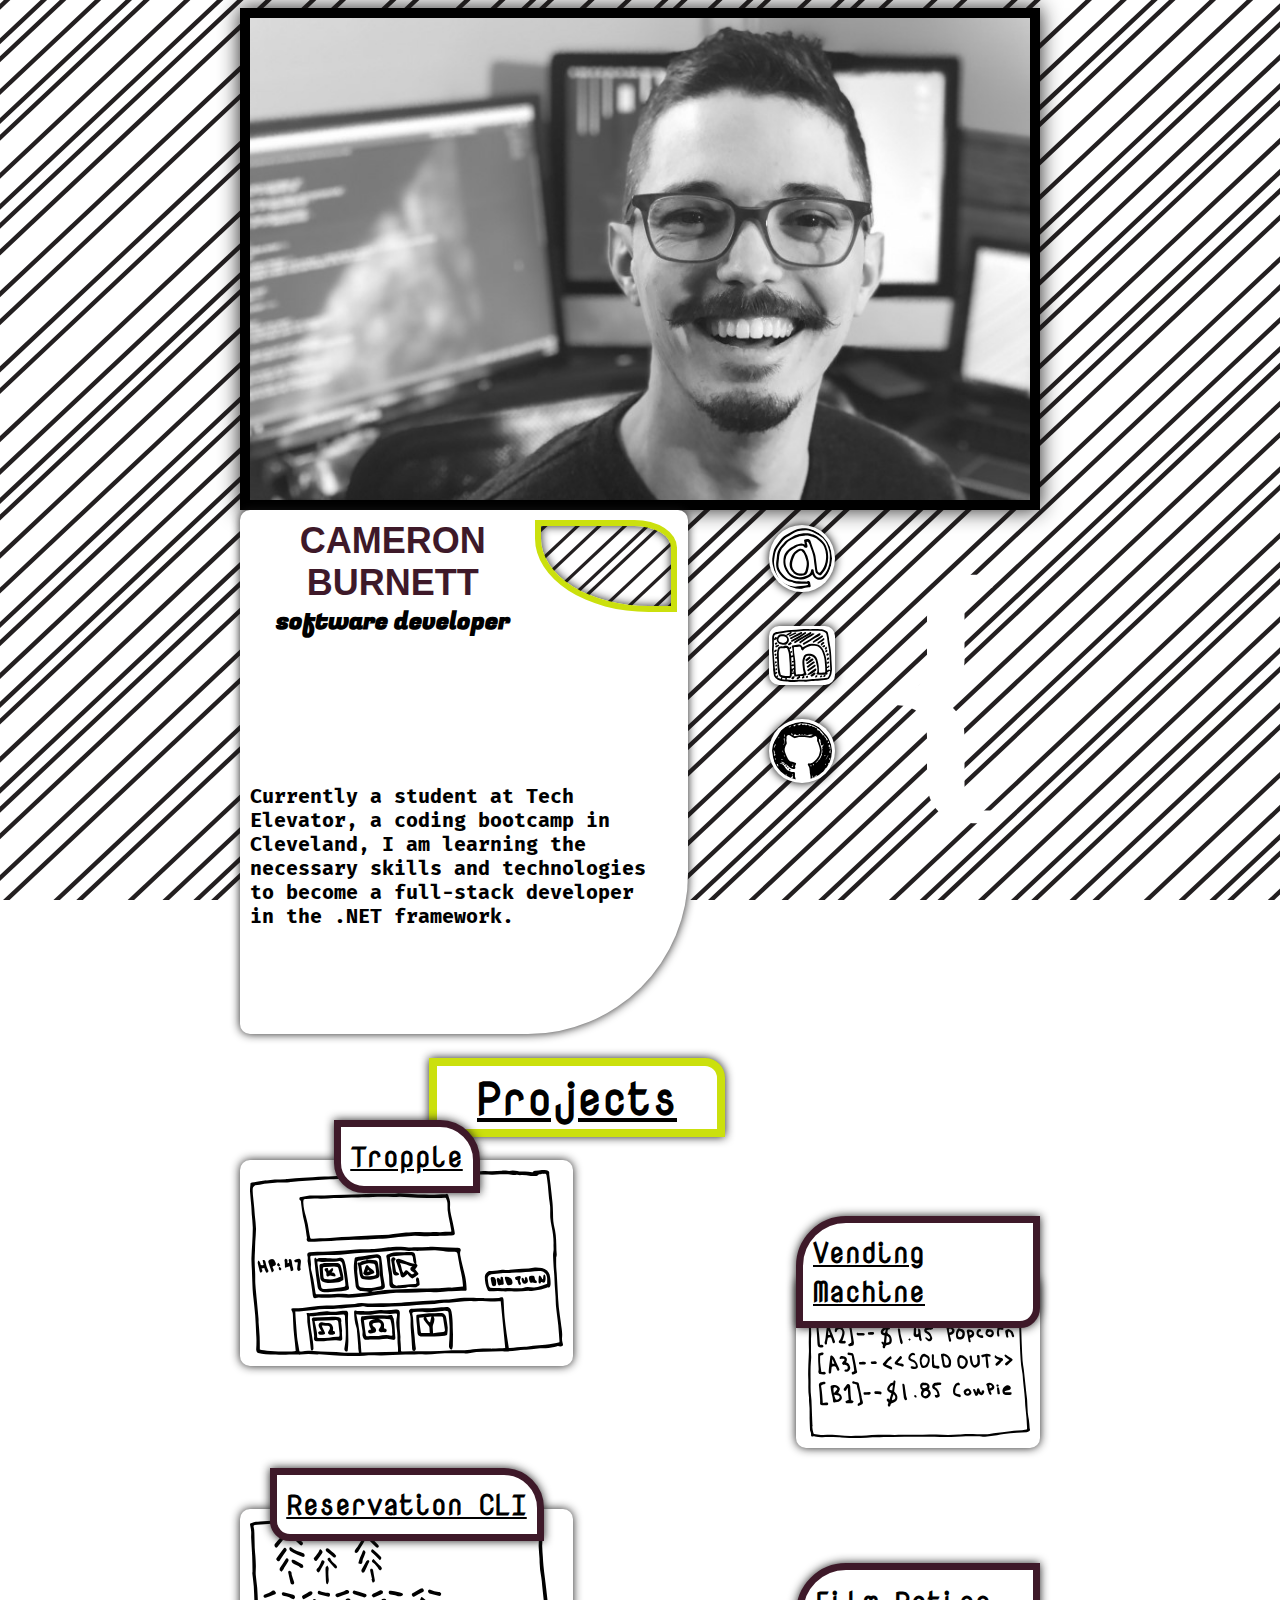
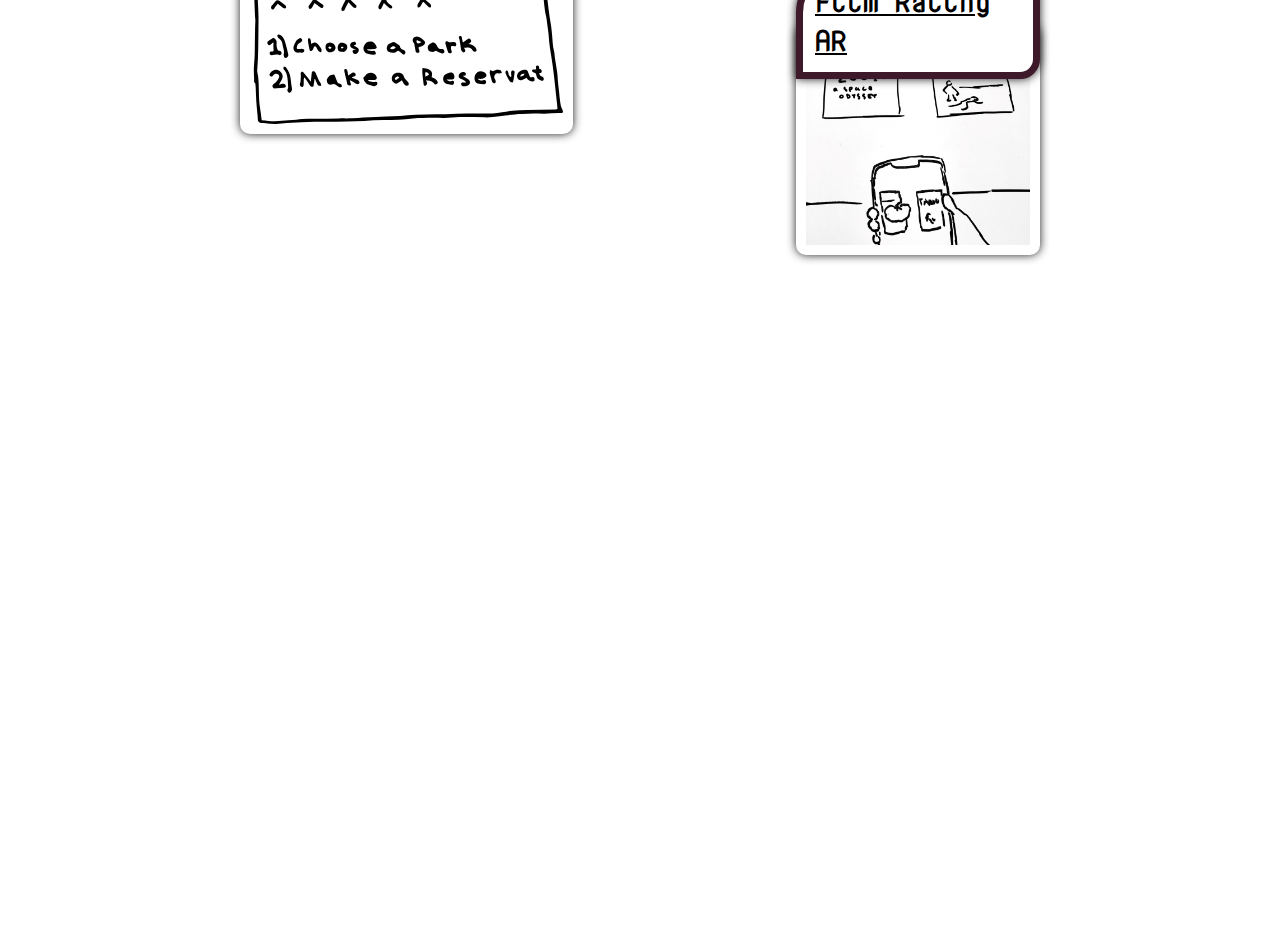
==== commit 2bdae91c: "home page is mobile ready" ====
--- a/index.html
+++ b/index.html
@@ -5,7 +5,7 @@
     <meta charset="UTF-8">
     <meta name="viewport" content="width=device-width, initial-scale=1.0">
     <meta http-equiv="X-UA-Compatible" content="ie=edge">
-    <link href="https://fonts.googleapis.com/css?family=Nova+Mono|Fugaz+One|Fira+Mono|PT+Sans|Limelight|Ubuntu+Condensed" rel="stylesheet">
+    <link href="https://fonts.googleapis.com/css?family=Nova+Mono|Fugaz+One|Fira+Mono|Ubuntu+Condensed" rel="stylesheet">
     <link rel="stylesheet" href="style.css">
     <title>Cameron Burnett</title>
 </head>
@@ -18,10 +18,21 @@
         </div>
         <div class="text">
             <div class="top">
-                <span class="chars open-brace">{</span>
+                
 
+                <div class="intro">
+                    <h1 id="name">CAMERON BURNETT</h1>
+                    <div id="shape">
+                    </div>
+                    <h2 id="dev">software developer</h2>
+                    <p id="bio">Currently a student at Tech Elevator, a coding bootcamp in Cleveland, I am learning the necessary skills
+                        and technologies to become a full-stack developer in the .NET framework.
+                    </p>
+                </div>
 
-                <div class="media-links">
+                
+
+                <div id="media-links">
                     <a id="mail" class="info" href="mailto:cambfilm@gmail.com">
                         <img class="link" src="images\email.svg" />
                     </a>
@@ -32,16 +43,7 @@
                         <img class="link" src="images\github.svg" />
                     </a>
                 </div>
-
-                <div class="intro">
-                    <h1 id="name">CAMERON BURNETT</h1>
-                    <div id="shape">
-                    </div>
-                    <h2 id="dev">software developer</h2>
-                    <p id="bio">Currently a student at Tech Elevator, a coding bootcamp in Cleveland, I am learning the necessary skills
-                        and technologies to become a full-stack developer in the .NET framework.
-                    </p>
-                </div>
+                <span class="chars open-brace">{</span>
 
                 <div id="info-bottom"></div>
             </div>
@@ -80,10 +82,9 @@
                     </a>
                 </div>
                 <img class="ar project-img" src="images\ar.jpg" />
-
             </div>
 
-            <span class="chars semi-colon">}</span>
+            <span class="chars close-brace">}</span>
         </div>
 
     </div>
--- a/style.css
+++ b/style.css
@@ -1,8 +1,7 @@
 .wrapper {
+    margin: auto;
     display: flex;
-    justify-content: center;
     flex-direction: column;
-    min-width: 300px;
 } 
 
 html {
@@ -12,10 +11,106 @@
     background-size: cover;
 }
 
+body {
+
+}
+
+@media screen and (max-width: 600px) {
+    img#steve {
+        display: none;
+    }
+
+    div.top {
+        position: relative;
+        flex-direction: row-reverse;
+        flex-wrap: wrap;
+        justify-content: center;
+    }
+
+    .chars {
+        display: none;
+    }
+
+    div.intro {
+        display: flex;
+        flex-direction: column;
+        width: 100vw;
+        align-self: flex-start;
+        max-height: 300px;
+        margin: 10px;
+        border-radius: 10px;
+        border-bottom-right-radius: 120px;
+    }
+
+    div#media-links {
+        display: flex;
+        flex-direction: row;
+        flex-wrap: nowrap;
+        margin: auto;
+    }
+
+    #shape {
+        display: none;
+    }
+
+    h1#name {
+        grid-area: 1 / 1 / 1 / 3;
+    }
+
+    h2#dev {
+        grid-area: 2 / 1 / 2 / 3;
+    }
+
+    p#bio {
+        grid-area: 3 / 1 / 3 / 3;
+    }
+
+    div.projects {
+        width: 100%;
+        display: flex;
+        flex-direction: column;
+        align-content: space-between;
+    }
+
+    div#projects-head {
+        margin-bottom: 10px;
+
+    }
+
+    div.title-wrapper {
+        text-align: center;
+        margin: 10px;
+    }
+
+    img.project-img {
+    }
+
+
+}
+
+@media screen and (min-width: 601px) and (max-width: 992px) {
+    img#steve {
+        width: 100vw;
+        border-style: unset;
+    }
+
+    div.projects {
+        margin: auto;
+        width: 100vw;
+    }
+
+    img.project-img {
+        width: 100%;
+    }
+
+}
+
 img#steve {
-    align-self: center;
-    width: 50rem;
-    height: 30rem;
+    margin: auto;
+    width: 70vw;
+    max-width: 780px;
+    min-width: 700px;
+    height: auto;
     z-index: 1;
     border: 10px solid #000;
     box-shadow: 0 0 20px rgba(22, 21, 21, 0.952); 
@@ -29,17 +124,16 @@
 
 .chars {
     color: white;
-    font-size: 280px;
+    font-size: 300px;
     font-weight: bolder;
-    z-index: -2;
 }
 
 .chars.open-brace {
-    grid-area: 1 / 1 / 11 / 2;
+
 }
 
 .chars.close-brace {
-    float: right;
+    float: left;
 }
 
 .chars.semi-colon {
@@ -70,10 +164,25 @@
     border-radius: 95%;
 }
 
-div.media-links {
-    grid-area: 2 / 9 / 5 / 11;
+
+a#linked img.link:hover {
+    box-shadow: 0 0 10px #23c1c1;
+}
+
+a#mail img.link:hover {
+    box-shadow: 0 0 10px #af3067;
+}
+
+a#git img.link:hover {
+    box-shadow: 0 0 10px #CBE00D;
+}
+
+@media screen and (min-width: 991px) {
+    div#media-links {
+    display: flex;
+    flex-direction: column;
     margin-left: 30px;
-    width: 90px;
+    }
 }
 
 .link {
@@ -81,40 +190,105 @@
     height: inherit;
 }
 
-
-
 div.text {
     position: relative;
     align-self: center;
+    width: 100vw;
     max-width: 800px;
-    min-width: 800px;
 }
 
 div.top {
-    display: grid;
-    grid-template-columns: repeat(10, 1fr);
-
+    display: flex;
+    flex-direction: row;
+    justify-content: space-between;
 }
 
 div.intro {
-    grid-area: 1 / 3 / 3 / 8;
-    display: grid;
-    grid-template-columns: 2fr 1fr;
-    grid-template-rows: 1fr 1fr 4fr;
-    align-self: left;
-    margin: 10px 0;
+    box-sizing: border-box;
     padding: 10px;
-    background-color: #FFF;
-    width: 450px;
-    border-radius: 10px;
-    border-bottom-right-radius: 160px;
+    background-color: #FFF;  
     box-shadow: 0 0 10px rgba(22, 21, 21, 0.952); 
     z-index: 1;
+}
+
+@media screen and (min-width: 601px) {
+    h1#name {
+        grid-area: 1 / 1 / 1 / 2;
+    }
+
+    h2#dev {
+        grid-area: 2 / 1 / 2 / 2;
+    }
+
+    div.intro {
+        box-sizing: border-box;
+        display: grid;
+        grid-template-columns: 2fr 1fr;
+        grid-template-rows: 1fr 1fr 4fr;
+        padding: 10px;
+        background-color: #FFF;
+        width: 28rem;
+        border-radius: 10px;
+        border-bottom-right-radius: 160px;
+    }
+
+    p#bio {
+        grid-area: 3 / 1 / 3 / 4;
+    }
+
+    div.projects {
+        display: grid;
+        grid-template-columns: repeat(10, 1fr);
+        grid-template-rows: repeat(10, 1fr);
+        grid-gap: 8px;
+        width: 100vw;
+        max-width: 800px;
+        margin-top: 10px;
+    }
+
+    .tropple.title-wrapper {
+        grid-area: 1 / 1 / 3 / 5;
+        margin: auto;
+        z-index: 2;
+    }
+
+    .vm.title-wrapper {
+        grid-area: 2 / 7 / 4 / 11;
+        margin: auto;
+        z-index: 2;
+    }
+
+    .np.title-wrapper {
+        grid-area: 4 / 1 / 6 / 5;
+        font-size: 24px;
+        margin: auto;
+        z-index: 2;
+    }
+
+    .ar.title-wrapper {
+        grid-area: 5 / 7 / 7 / 11;
+        margin: auto;
+        z-index: 2;
+    }
+
+    .tropple.project-img {
+        grid-area: 2 / 1 / 4 / 5;
+    }
     
+    .vm.project-img {
+        grid-area: 3 / 7 / 6 / 11;
+    }
+    
+    .np.project-img {
+        grid-area: 5 / 1 / 7 / 5;
+    }
+    
+    .ar.project-img {
+        grid-area: 6 / 7 / 10 / 11;
+    }
 }
 
 h1#name {
-    grid-area: 1 / 1 / 1 / 2;
     color: #3E1929;
     font-size: 36px;
     text-align: center;
@@ -124,12 +298,12 @@
 }
 
 h2#dev {
-    grid-area: 2 / 1 / 2 / 2;
     margin: 0;
     align-self: top;
     text-align: center;
     font-family: 'Fugaz One', cursive;
 }
+
 #shape {
     grid-area: 1 / 2 / 3 / 3;
     width: 130px;
@@ -144,9 +318,6 @@
     box-shadow: inset 0 0 10px rgba(22, 21, 21, 0.952); 
 }
 
-p#bio {
-    grid-area: 3 / 1 / 3 / 4;
-}
 
 #projects-head {
     grid-area: 1 / 4 / 2 / 6;
@@ -156,7 +327,7 @@
     text-decoration: underline;
     font-size: 30px;
     background: #FFF;
-    border: 8px outset #CBE00D;
+    border: 8px solid #CBE00D;
     box-shadow: 0 0 10px rgba(22, 21, 21, 0.952); 
     border-top-right-radius: 20px;
 }
@@ -166,13 +337,6 @@
     margin: 0;
 }
 
-div.projects {
-    display: grid;
-    grid-template-columns: repeat(10, 1fr);
-    grid-template-rows: repeat(10, 1fr);
-    grid-gap: 8px;
-    margin-top: 10px;
-}
 
 .project-title {
     padding: 10px;
@@ -201,18 +365,15 @@
 
 
 .project-img {
+    box-sizing: border-box;
     padding: 10px;
-    width: 300px;
+    width: 100%;
     background: #FFF;
     border-radius: 10px;
     box-shadow: 0 0 10px rgba(22, 21, 21, 0.952); 
 }
 
-.tropple.title-wrapper {
-    grid-area: 1 / 1 / 3 / 3;
-    margin: auto;
-    z-index: 2;
-}
+
 
 .tropple.project-title {
     font-size: 28px;
@@ -221,16 +382,9 @@
     border-top-right-radius: 40px;
 }
 
-.tropple.project-img {
-    grid-area: 2 / 1 / 4 / 5;
-}
-
-
-.vm.title-wrapper {
-    grid-area: 2 / 6 / 4 / 11;
-    margin: auto;
-    z-index: 2;
-}
+
+
+
 
 
 .vm.project-title {
@@ -239,16 +393,7 @@
     border-top-left-radius: 50px;
 }
 
-.vm.project-img {
-    grid-area: 3 / 6 / 6 / 11;
-}
-
-.np.title-wrapper {
-    grid-area: 4 / 1 / 6 / 5;
-    font-size: 24px;
-    margin: auto;
-    z-index: 2;
-}
+
 
 .np.project-title {
     font-size: 28px;
@@ -256,27 +401,17 @@
     border-top-right-radius: 40px;
 }
 
-.np.project-img {
-    grid-area: 5 / 1 / 7 / 5;
-}
-
-
-.ar.title-wrapper {
-    grid-area: 5 / 6 / 7 / 11;
-    margin: auto;
-    z-index: 2;
-}
+
+
+
 
 .ar.project-title {
-    font-size: 26px;
+    font-size: 28px;
     padding: 12px;
     border-bottom-right-radius: 20px;
     border-top-left-radius: 50px;
 }
 
-.ar.project-img {
-    grid-area: 6 / 6 / 10 / 11;
-}
 
 
 p {
@@ -290,6 +425,7 @@
 
 #head {
     position: relative;
+    margin: auto;
 }
 
 #git.info.detail {
@@ -297,6 +433,25 @@
     bottom: 0;
     right: 0;
     z-index: 2;
+}
+
+
+#p1 {
+    grid-area: 1 / 1 / 2 / 2;
+}
+
+#p2 {
+    grid-area: 2 / 2 / 3 / 3;
+}
+
+#p3 {
+    grid-area: 3 / 1 / 3 / 2;
+}
+
+main.detail div.wrapper {
+    display: flex;
+    flex-direction: column;
+    justify-content: center;
 }
 
 /* TROPPLE */
@@ -311,8 +466,7 @@
 
 
 div#home {
-    position: absolute;
-    left: -40px;
+    position: static;
     bottom: 0;
     width: 100px;
     height: 45px;
@@ -417,17 +571,6 @@
     box-shadow: 0 0 10px rgba(22, 21, 21, 0.952);
 }
 
-#p1 {
-    grid-area: 1 / 1 / 2 / 2;
-}
-
-#p2 {
-    grid-area: 2 / 2 / 3 / 3;
-}
-
-#p3 {
-    grid-area: 3 / 1 / 3 / 2;
-}
 
 /* Vending Machine */
 
@@ -530,4 +673,5 @@
 
 div.ar div.project-detail {
     grid-template-rows: 1fr;
-}+}
+
